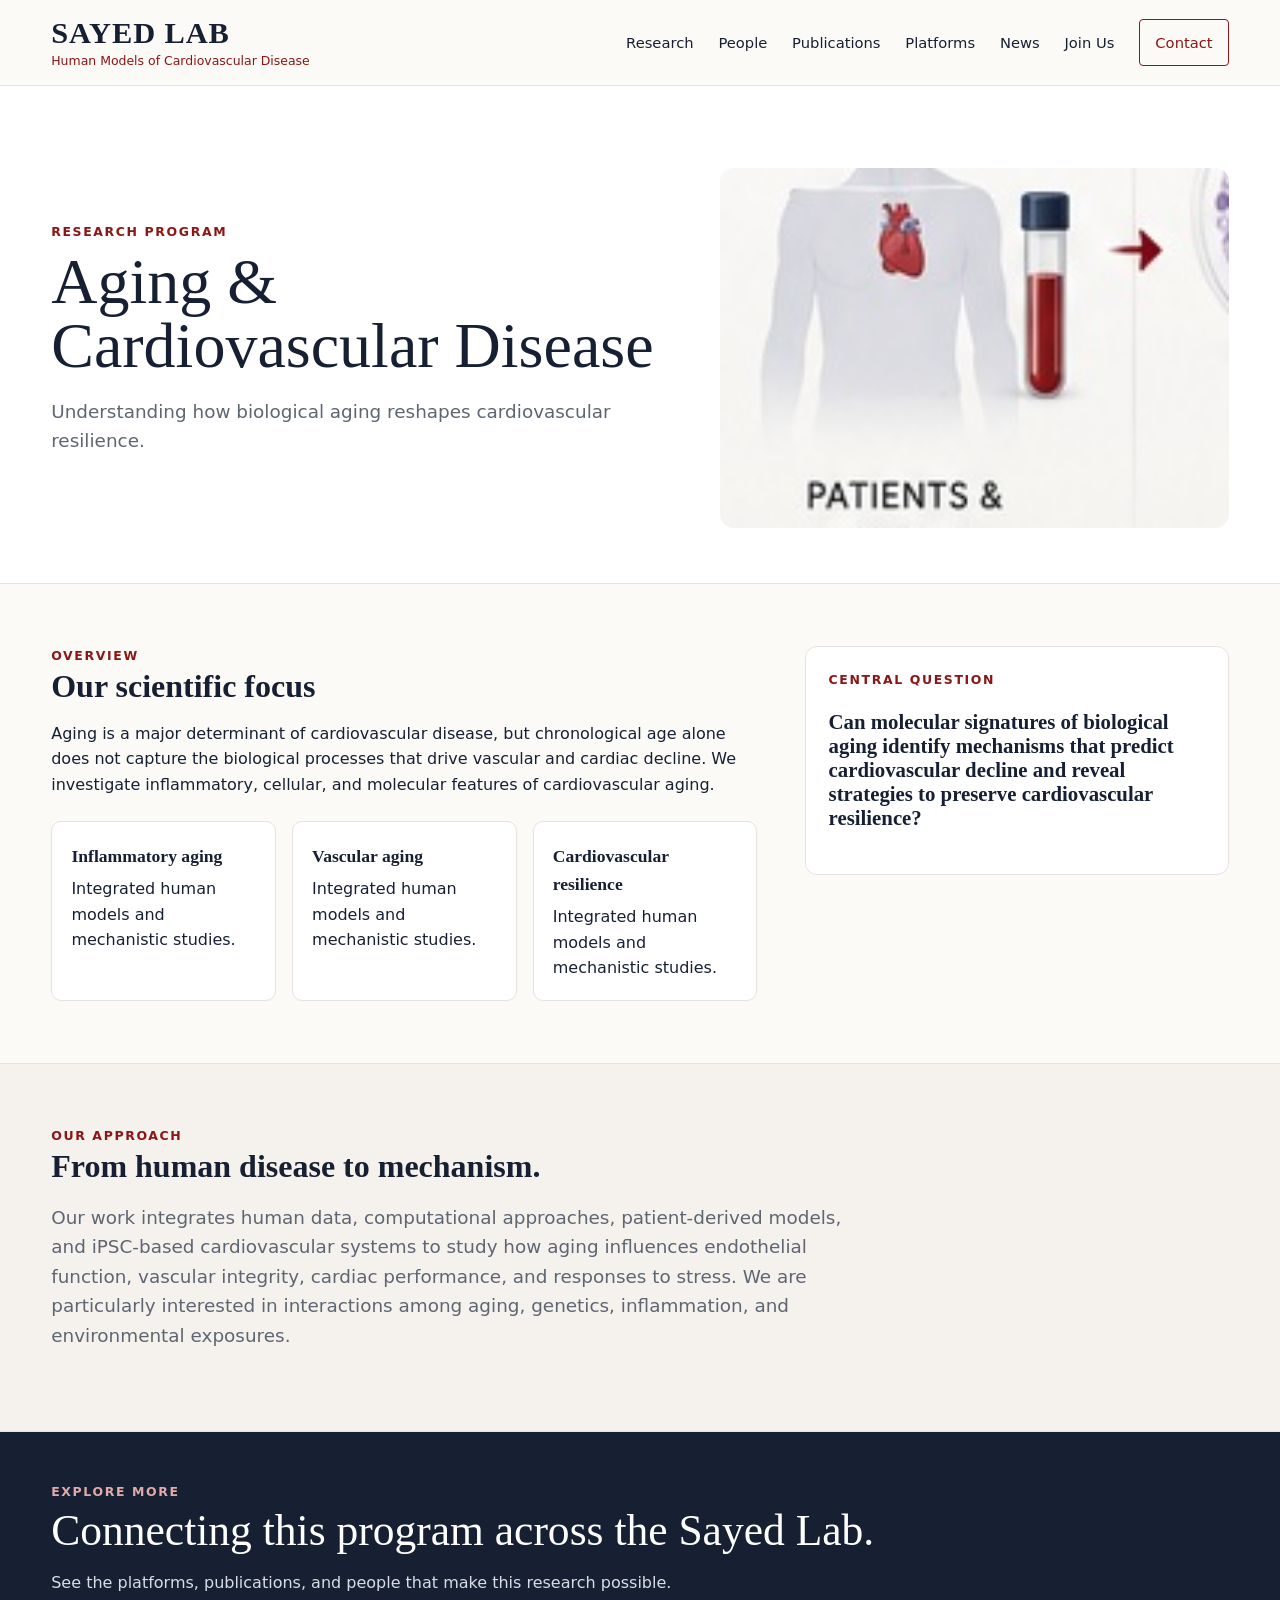
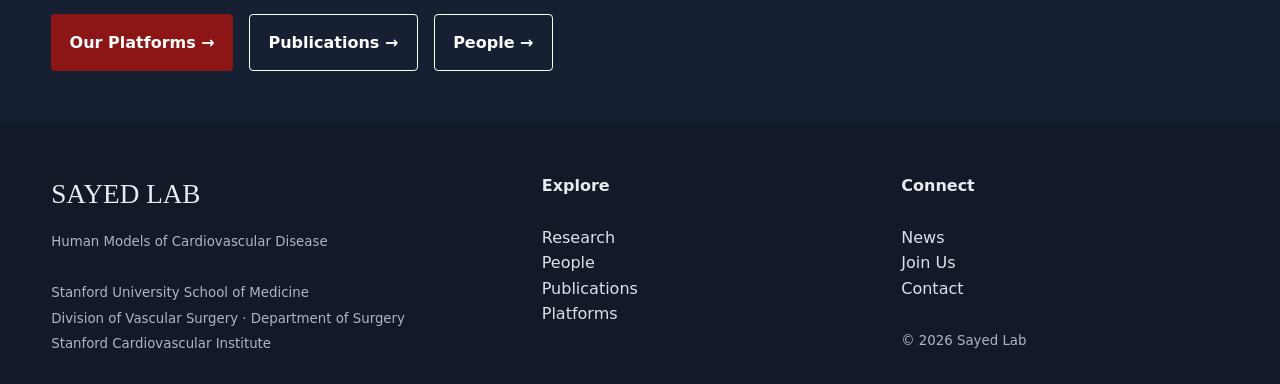
==== aging.html @ 298d96b0 "Add files via upload" ====
<!doctype html><html lang="en"><head><meta charset="utf-8"><meta name="viewport" content="width=device-width,initial-scale=1">
<title>Aging & Cardiovascular Disease | Sayed Lab</title><meta name="description" content="Aging & Cardiovascular Disease research at the Sayed Lab, Stanford University.">
<link rel="stylesheet" href="styles.css"></head><body><header class="header">
  <div class="container nav">
    <a href="index.html" class="brand">
      <strong>SAYED LAB</strong>
      <span>Human Models of Cardiovascular Disease</span>
    </a>
    <nav class="navlinks">
      <a href="research.html">Research</a>
      <a href="people.html">People</a>
      <a href="publications.html">Publications</a>
      <a href="platforms.html">Platforms</a>
      <a href="news.html">News</a>
      <a href="join.html">Join Us</a>
      <a class="contact-btn" href="contact.html">Contact</a>
    </nav>
    <button class="menu-btn" aria-label="Open menu">☰</button>
  </div>
</header>
<main>
<section class="topic-hero"><div class="container wrap"><div><div class="eyebrow">Research Program</div><h1>Aging & Cardiovascular Disease</h1><p class="lead">Understanding how biological aging reshapes cardiovascular resilience.</p></div><img src="assets/research_card_aging.jpg" alt="Aging & Cardiovascular Disease illustration"></div></section>
<section class="topic-section"><div class="container topic-columns"><div><div class="eyebrow">Overview</div><h2>Our scientific focus</h2><p>Aging is a major determinant of cardiovascular disease, but chronological age alone does not capture the biological processes that drive vascular and cardiac decline. We investigate inflammatory, cellular, and molecular features of cardiovascular aging.</p><div class="topic-points"><div class="topic-point"><strong>Inflammatory aging</strong><span>Integrated human models and mechanistic studies.</span></div><div class="topic-point"><strong>Vascular aging</strong><span>Integrated human models and mechanistic studies.</span></div><div class="topic-point"><strong>Cardiovascular resilience</strong><span>Integrated human models and mechanistic studies.</span></div></div></div><aside class="topic-sidebar"><div class="eyebrow">Central Question</div><h3>Can molecular signatures of biological aging identify mechanisms that predict cardiovascular decline and reveal strategies to preserve cardiovascular resilience?</h3></aside></div></section>
<section class="topic-section join"><div class="container"><div class="eyebrow">Our Approach</div><h2>From human disease to mechanism.</h2><p class="lead">Our work integrates human data, computational approaches, patient-derived models, and iPSC-based cardiovascular systems to study how aging influences endothelial function, vascular integrity, cardiac performance, and responses to stress. We are particularly interested in interactions among aging, genetics, inflammation, and environmental exposures.</p></div></section>
<section class="topic-cta"><div class="container"><div class="eyebrow" style="color:#e0aaaa">Explore More</div><h2 class="section-title">Connecting this program across the Sayed Lab.</h2><p>See the platforms, publications, and people that make this research possible.</p><div class="actions"><a class="btn primary" href="platforms.html">Our Platforms →</a><a class="btn secondary" style="color:#fff;border-color:#fff" href="publications.html">Publications →</a><a class="btn secondary" style="color:#fff;border-color:#fff" href="people.html">People →</a></div></div></section>
</main><footer class="footer">
  <div class="container footer-grid">
    <div>
      <div class="serif" style="font-size:1.7rem;margin-bottom:.7rem">SAYED LAB</div>
      <small>Human Models of Cardiovascular Disease</small><br><br>
      <small>Stanford University School of Medicine<br>
      Division of Vascular Surgery · Department of Surgery<br>
      Stanford Cardiovascular Institute</small>
    </div>
    <div>
      <strong>Explore</strong><br><br>
      <a href="research.html">Research</a><br>
      <a href="people.html">People</a><br>
      <a href="publications.html">Publications</a><br>
      <a href="platforms.html">Platforms</a>
    </div>
    <div>
      <strong>Connect</strong><br><br>
      <a href="news.html">News</a><br>
      <a href="join.html">Join Us</a><br>
      <a href="contact.html">Contact</a><br><br>
      <small>© 2026 Sayed Lab</small>
    </div>
  </div>
</footer>
<script src="script.js"></script></body></html>
---- styles.css ----
:root{
  --cardinal:#8C1515;
  --cardinal-dark:#651014;
  --ink:#172033;
  --muted:#5e6672;
  --paper:#fbfaf7;
  --line:#e8e2dc;
  --soft:#f5f1ed;
  --white:#ffffff;
  --shadow:0 12px 30px rgba(23,32,51,.08);
}
*{box-sizing:border-box}
html{scroll-behavior:smooth}
body{
  margin:0;
  font-family:Inter, ui-sans-serif, system-ui, -apple-system, BlinkMacSystemFont, "Segoe UI", sans-serif;
  color:var(--ink);
  background:var(--paper);
  line-height:1.6;
}
img{max-width:100%;display:block}
a{color:inherit;text-decoration:none}
.container{width:min(1180px,92vw);margin:0 auto}
.serif{font-family:Georgia, "Times New Roman", serif}
.eyebrow{
  color:var(--cardinal);font-weight:700;letter-spacing:.13em;
  text-transform:uppercase;font-size:.78rem
}
.header{
  position:sticky;top:0;z-index:50;background:rgba(251,250,247,.94);
  backdrop-filter:blur(12px);border-bottom:1px solid rgba(232,226,220,.9)
}
.nav{display:flex;align-items:center;justify-content:space-between;gap:2rem;padding:18px 0}
.brand{display:flex;flex-direction:column;line-height:1}
.brand strong{font:700 1.9rem/1 Georgia,serif;letter-spacing:.03em}
.brand span{font-size:.78rem;color:var(--cardinal);margin-top:.4rem}
.navlinks{display:flex;gap:1.55rem;align-items:center;font-size:.92rem}
.navlinks a:hover{color:var(--cardinal)}
.contact-btn{border:1px solid var(--cardinal);padding:.65rem .95rem;border-radius:4px;color:var(--cardinal)}
.menu-btn{display:none;border:0;background:none;font-size:1.5rem}
.hero{
  min-height:690px;display:grid;grid-template-columns:1.02fr .98fr;
  border-bottom:1px solid var(--line)
}
.hero-copy{
  padding:78px max(4vw,calc((100vw - 1180px)/2)) 70px max(4vw,calc((100vw - 1180px)/2));
  display:flex;flex-direction:column;justify-content:center;background:linear-gradient(90deg,#fbfaf7 80%,rgba(251,250,247,.78))
}
.hero h1{font:500 clamp(3.2rem,5.6vw,6.2rem)/.99 Georgia,serif;margin:.55rem 0 1.4rem;letter-spacing:-.035em}
.hero p{max-width:660px;font-size:1.06rem;color:#373e49}
.hero-media{
  background:
    linear-gradient(90deg,rgba(251,250,247,.18),rgba(0,0,0,.12)),
    url("assets/hero_science.jpg") center/cover no-repeat;
  min-height:690px;
}
.actions{display:flex;gap:1rem;flex-wrap:wrap;margin-top:1.2rem}
.btn{display:inline-flex;align-items:center;gap:.65rem;padding:.92rem 1.15rem;border-radius:4px;font-weight:650}
.btn.primary{background:var(--cardinal);color:white}
.btn.secondary{border:1px solid var(--cardinal);color:var(--cardinal)}
section{padding:82px 0}
.section-title{font:500 clamp(2.2rem,3.4vw,3.7rem)/1.05 Georgia,serif;margin:.4rem 0 1rem}
.lead{font-size:1.15rem;color:var(--muted);max-width:820px}
.pipeline{
  display:grid;grid-template-columns:repeat(7,1fr);gap:.6rem;margin-top:2.3rem;
  align-items:stretch
}
.pipe-step{
  background:#fff;border:1px solid var(--line);padding:1.15rem;border-radius:14px;
  min-height:150px;box-shadow:0 6px 18px rgba(23,32,51,.04)
}
.pipe-step .num{color:var(--cardinal);font-weight:800;font-size:.78rem;letter-spacing:.08em}
.pipe-step h3{font:600 1.15rem/1.15 Georgia,serif;margin:.8rem 0 .4rem}
.pipe-step p{font-size:.86rem;color:var(--muted);margin:0}
.research-grid{display:grid;grid-template-columns:repeat(5,1fr);gap:1rem;margin-top:2rem}
.research-card{
  background:#fff;border:1px solid var(--line);border-radius:12px;overflow:hidden;
  transition:.25s ease;min-height:330px;display:flex;flex-direction:column
}
.research-card:hover{transform:translateY(-5px);box-shadow:var(--shadow)}
.research-visual{
  height:135px;background:
  radial-gradient(circle at 25% 35%, rgba(140,21,21,.75), transparent 22%),
  radial-gradient(circle at 70% 55%, rgba(40,88,133,.55), transparent 24%),
  linear-gradient(135deg,#1b2433,#51363c)
}
.research-card:nth-child(2) .research-visual{background:linear-gradient(135deg,#183e3a,#96b7a4)}
.research-card:nth-child(3) .research-visual{background:linear-gradient(135deg,#47215e,#bb77c7)}
.research-card:nth-child(4) .research-visual{background:linear-gradient(135deg,#2d3b73,#6fc4d0)}
.research-card:nth-child(5) .research-visual{background:linear-gradient(135deg,#7b5a35,#d3b37b)}
.card-body{padding:1.1rem;display:flex;flex-direction:column;flex:1}
.card-body h3{font:600 1.35rem/1.1 Georgia,serif;margin:0 0 .7rem}
.card-body p{font-size:.9rem;color:var(--muted);margin-top:0}
.card-link{margin-top:auto;color:var(--cardinal);font-weight:700;font-size:.88rem}
.feature{
  background:var(--ink);color:white;padding:0;overflow:hidden
}
.feature .container{display:grid;grid-template-columns:1.05fr .95fr;min-height:520px}
.feature-copy{padding:80px 60px 70px 0;align-self:center}
.feature .eyebrow{color:#d8a5a5}
.feature h2{font:500 clamp(2.5rem,4.2vw,4.8rem)/1.03 Georgia,serif;margin:.5rem 0 1.4rem}
.feature p{color:#d8dde5;font-size:1.08rem}
.feature-art{
  background:
    radial-gradient(circle at 45% 45%,rgba(140,21,21,.9),transparent 18%),
    radial-gradient(circle at 60% 55%,rgba(79,144,157,.7),transparent 22%),
    radial-gradient(circle at 30% 65%,rgba(173,112,178,.6),transparent 17%),
    linear-gradient(135deg,#0d1421,#1c2a39);
}
.toolkit-grid{display:grid;grid-template-columns:repeat(4,1fr);gap:1rem;margin-top:2rem}
.tool{background:white;border:1px solid var(--line);border-radius:10px;padding:1.3rem}
.tool h3{font:600 1.2rem Georgia,serif;margin:.1rem 0 .5rem}
.pub-grid,.news-grid,.people-grid{display:grid;grid-template-columns:repeat(3,1fr);gap:1.15rem;margin-top:2rem}
.pub,.news,.person{
  background:#fff;border:1px solid var(--line);border-radius:12px;padding:1.35rem;
}
.pub .journal,.news .tag{color:var(--cardinal);text-transform:uppercase;letter-spacing:.08em;font-size:.75rem;font-weight:800}
.pub h3,.news h3,.person h3{font:600 1.32rem/1.2 Georgia,serif}
.pub p,.news p,.person p{color:var(--muted);font-size:.92rem}
.person-photo{
  height:220px;border-radius:9px;background:linear-gradient(135deg,#ebe4dd,#d8d0c8);
  display:flex;align-items:center;justify-content:center;font:700 3rem Georgia,serif;color:#8c7f75;
  margin-bottom:1rem
}
.join{background:var(--soft);border-top:1px solid var(--line);border-bottom:1px solid var(--line)}
.footer{background:#121927;color:#e8ebef;padding:52px 0 28px}
.footer-grid{display:grid;grid-template-columns:1.4fr 1fr 1fr;gap:2rem}
.footer small{color:#aeb6c2}
.footer a{color:#dce2ea}
.page-hero{padding:88px 0 48px;border-bottom:1px solid var(--line)}
.page-hero h1{font:500 clamp(3rem,5vw,5.4rem)/1 Georgia,serif;margin:.4rem 0 1rem}
.content-grid{display:grid;grid-template-columns:1fr 1fr;gap:2rem}
.content-card{background:#fff;border:1px solid var(--line);border-radius:12px;padding:1.4rem}
.content-card h2,.content-card h3{font-family:Georgia,serif}
.timeline{border-left:2px solid var(--line);padding-left:1.5rem}
.timeline-item{margin-bottom:2.1rem}
.timeline-item .date{color:var(--cardinal);font-weight:800;font-size:.82rem;letter-spacing:.07em}
.list-clean{padding-left:1.2rem}
.badge{display:inline-block;padding:.3rem .55rem;border-radius:999px;background:#f3e7e7;color:var(--cardinal);font-size:.76rem;font-weight:700;margin:.15rem .3rem .15rem 0}
@media(max-width:1000px){
  .navlinks{display:none}
  .menu-btn{display:block}
  .hero{grid-template-columns:1fr}
  .hero-media{min-height:380px}
  .pipeline{grid-template-columns:repeat(2,1fr)}
  .research-grid{grid-template-columns:repeat(2,1fr)}
  .feature .container{grid-template-columns:1fr}
  .feature-copy{padding:60px 0}
  .feature-art{min-height:300px}
  .toolkit-grid,.pub-grid,.news-grid,.people-grid{grid-template-columns:repeat(2,1fr)}
}
@media(max-width:650px){
  .hero-copy{padding:55px 5vw}
  .hero h1{font-size:3rem}
  .pipeline,.research-grid,.toolkit-grid,.pub-grid,.news-grid,.people-grid,.content-grid,.footer-grid{grid-template-columns:1fr}
  section{padding:58px 0}
}


.research-program-grid{
  display:grid;grid-template-columns:repeat(3,1fr);gap:1.25rem;margin-top:2.2rem
}
.program-card{
  background:#fff;border:1px solid var(--line);border-radius:14px;overflow:hidden;
  box-shadow:0 7px 22px rgba(23,32,51,.045);transition:.25s ease
}
.program-card:hover{transform:translateY(-5px);box-shadow:var(--shadow)}
.program-card img{width:100%;height:205px;object-fit:cover;background:#f4efeb}
.program-copy{padding:1.35rem}
.program-copy h2{font:600 1.48rem/1.13 Georgia,serif;margin:.1rem 0 .75rem;color:var(--cardinal-dark)}
.program-copy p{color:var(--muted);font-size:.94rem;margin:.25rem 0 1rem}
.program-copy .question{font-size:.86rem;color:#333b47;border-top:1px solid var(--line);padding-top:.9rem}
.program-copy a{color:var(--cardinal);font-weight:750;font-size:.88rem}
.aging-feature{
  display:grid;grid-template-columns:.85fr 1.15fr;background:#fff;border:1px solid var(--line);
  border-radius:14px;overflow:hidden;margin-top:1.25rem
}
.aging-feature img{width:100%;height:100%;min-height:280px;object-fit:cover}
.aging-feature .program-copy{padding:2rem}
.research-hero{
  background:linear-gradient(100deg,#111927 0%,#111927 43%,#243746 100%);
  color:#fff;padding:88px 0 68px
}
.research-hero .lead{color:#e1e6ec}
.approach-strip{
  background:#fff;border:1px solid var(--line);border-radius:14px;padding:1.5rem;
  display:grid;grid-template-columns:1.1fr 1.9fr;gap:2rem;align-items:center
}
.approach-flow{display:grid;grid-template-columns:repeat(5,1fr);gap:.6rem;text-align:center}
.approach-node{font-size:.83rem;color:var(--muted)}
.approach-icon{
  width:58px;height:58px;margin:0 auto .55rem;border:1px solid #d9b4b4;border-radius:50%;
  display:grid;place-items:center;color:var(--cardinal);font:700 1rem Georgia,serif
}
@media(max-width:900px){
  .research-program-grid{grid-template-columns:repeat(2,1fr)}
  .aging-feature,.approach-strip{grid-template-columns:1fr}
}
@media(max-width:650px){
  .research-program-grid,.approach-flow{grid-template-columns:1fr}
  .program-card img{height:220px}
}


/* --- Approved Research Page Design --- */
.approved-research-hero{
  min-height:625px;
  display:grid;
  grid-template-columns:1.05fr .95fr;
  border-bottom:1px solid var(--line);
  overflow:hidden;
  background:var(--paper);
}
.approved-research-hero .hero-left{
  padding:75px max(4vw,calc((100vw - 1180px)/2)) 70px max(4vw,calc((100vw - 1180px)/2));
  display:flex;
  flex-direction:column;
  justify-content:center;
  position:relative;
  z-index:2;
  background:linear-gradient(90deg,#fbfaf7 82%,rgba(251,250,247,.80));
}
.approved-research-hero h1{
  font:500 clamp(3.2rem,5.5vw,5.9rem)/1 Georgia,serif;
  margin:.6rem 0 1.3rem;
  letter-spacing:-.035em;
}
.approved-research-hero .hero-left p{
  max-width:620px;
  color:#343b47;
  font-size:1.05rem;
}
.approved-research-hero .hero-right{
  background:
    linear-gradient(90deg,rgba(251,250,247,.10),rgba(0,0,0,.08)),
    url("assets/research_hero.jpg") center/cover no-repeat;
  position:relative;
  min-height:625px;
}
.hero-callouts{
  position:absolute;
  right:4.5%;
  top:7%;
  display:flex;
  flex-direction:column;
  gap:22px;
  width:min(220px,40%);
}
.callout{
  display:grid;
  grid-template-columns:78px 1fr;
  gap:10px;
  align-items:center;
  color:#fff;
  text-shadow:0 1px 4px rgba(0,0,0,.35);
  font-size:.84rem;
}
.callout-circle{
  width:78px;height:78px;border-radius:50%;
  border:1px solid rgba(255,255,255,.85);
  background:rgba(12,21,33,.65);
  box-shadow:0 6px 18px rgba(0,0,0,.18);
  display:grid;place-items:center;
  overflow:hidden;
}
.callout-circle img{width:100%;height:100%;object-fit:cover}
.approved-pipeline{
  background:#fff;
  border-bottom:1px solid var(--line);
  padding:35px 0 30px;
}
.approved-pipeline h3{
  text-align:center;
  color:var(--cardinal);
  letter-spacing:.12em;
  text-transform:uppercase;
  font-size:.95rem;
  margin:0 0 1.4rem;
}
.approved-pipeline-grid{
  display:grid;
  grid-template-columns:repeat(7,1fr);
  gap:.3rem;
  align-items:start;
}
.pipeline-item{
  text-align:center;
  position:relative;
  padding:0 .3rem;
}
.pipeline-item:not(:last-child)::after{
  content:"→";
  position:absolute;
  right:-.16rem;
  top:40px;
  color:var(--cardinal);
  font-size:1.4rem;
  font-weight:700;
}
.pipeline-icon{
  width:92px;height:92px;
  border-radius:50%;
  margin:0 auto .7rem;
  border:1px solid var(--line);
  background:#faf7f3;
  display:grid;
  place-items:center;
  overflow:hidden;
}
.pipeline-icon img{width:100%;height:100%;object-fit:cover}
.pipeline-label{
  font-size:.79rem;
  line-height:1.25;
  font-weight:600;
}
.approved-research-section{
  padding:46px 0 70px;
  background:var(--paper);
}
.approved-research-grid{
  display:grid;
  grid-template-columns:repeat(3,1fr);
  gap:1.2rem;
  margin-top:1.5rem;
}
.approved-research-card{
  background:#fff;
  border:1px solid var(--line);
  border-radius:12px;
  overflow:hidden;
  min-height:100%;
  display:flex;
  flex-direction:column;
  box-shadow:0 8px 22px rgba(23,32,51,.04);
  transition:.25s ease;
}
.approved-research-card:hover{
  transform:translateY(-4px);
  box-shadow:var(--shadow);
}
.approved-research-card img{
  width:100%;
  height:220px;
  object-fit:cover;
  background:#f3efea;
}
.approved-research-card .body{
  padding:1.15rem 1.15rem 1.25rem;
  display:flex;
  flex-direction:column;
  flex:1;
}
.approved-research-card h3{
  font:600 1.45rem/1.08 Georgia,serif;
  color:var(--ink);
  margin:0 0 .7rem;
}
.approved-research-card p{
  color:var(--muted);
  font-size:.92rem;
  margin:0 0 1rem;
}
.approved-research-card a{
  margin-top:auto;
  color:var(--cardinal);
  font-weight:750;
  font-size:.88rem;
}
.approved-research-card.feature-aging{
  grid-column:span 3;
  display:grid;
  grid-template-columns:.8fr 1.2fr;
}
.approved-research-card.feature-aging img{
  height:100%;
  min-height:300px;
}
.approved-research-card.feature-aging .body{
  padding:1.7rem;
}
.approved-human-centered{
  padding:0 0 70px;
  background:var(--paper);
}
.human-card{
  background:#fff;
  border:1px solid var(--line);
  border-radius:12px;
  padding:1.35rem 1.5rem;
  display:grid;
  grid-template-columns:1.1fr 2fr;
  gap:1.4rem;
  align-items:center;
}
.human-card h3{
  font:600 1.3rem Georgia,serif;
  margin:.2rem 0 .5rem;
}
.human-card p{
  color:var(--muted);
  margin:.2rem 0;
}
.human-flow{
  display:grid;
  grid-template-columns:repeat(5,1fr);
  gap:.6rem;
}
.human-node{
  text-align:center;
  font-size:.77rem;
  color:var(--muted);
  position:relative;
}
.human-node:not(:last-child)::after{
  content:"→";
  position:absolute;
  top:23px;
  right:-.42rem;
  color:var(--cardinal);
  font-weight:700;
  font-size:1.05rem;
}
.human-node .circle{
  width:58px;height:58px;border-radius:50%;
  margin:0 auto .4rem;
  border:1px solid #d9b8b8;
  display:grid;place-items:center;
  color:var(--cardinal);
  font-weight:800;
  font-family:Georgia,serif;
}
@media(max-width:1000px){
  .approved-research-hero{grid-template-columns:1fr}
  .approved-research-hero .hero-right{min-height:380px}
  .approved-pipeline-grid{grid-template-columns:repeat(2,1fr);gap:1rem}
  .pipeline-item::after{display:none}
  .approved-research-grid{grid-template-columns:repeat(2,1fr)}
  .approved-research-card.feature-aging{grid-column:span 2}
  .human-card{grid-template-columns:1fr}
}
@media(max-width:650px){
  .approved-research-hero .hero-left{padding:52px 5vw}
  .approved-research-grid{grid-template-columns:1fr}
  .approved-research-card.feature-aging{grid-column:span 1;grid-template-columns:1fr}
  .approved-pipeline-grid{grid-template-columns:1fr}
  .human-flow{grid-template-columns:1fr}
  .human-node::after{display:none}
}


/* --- Approved Homepage Design --- */
.home-approved-hero{
  display:grid;
  grid-template-columns:1.02fr .98fr;
  min-height:635px;
  padding:0;
  border-bottom:1px solid var(--line);
  overflow:hidden;
}
.home-approved-hero .copy{
  padding:70px max(4vw,calc((100vw - 1180px)/2)) 60px max(4vw,calc((100vw - 1180px)/2));
  display:flex;flex-direction:column;justify-content:center;
  background:linear-gradient(90deg,#fbfaf7 83%,rgba(251,250,247,.8));
}
.home-approved-hero h1{
  font:500 clamp(3.15rem,5.55vw,6rem)/1 Georgia,serif;
  letter-spacing:-.035em;
  margin:.5rem 0 1.2rem;
}
.home-approved-hero .copy p{
  max-width:650px;
  font-size:1.05rem;
  color:#353c47;
}
.home-approved-hero .media{
  min-height:635px;
  background:
    linear-gradient(90deg,rgba(251,250,247,.08),rgba(0,0,0,.08)),
    url("assets/home_hero.jpg") center/cover no-repeat;
  position:relative;
}
.home-callouts{
  position:absolute;right:4%;top:5.5%;
  display:flex;flex-direction:column;gap:20px;width:min(215px,42%);
}
.home-callout{
  display:grid;grid-template-columns:74px 1fr;gap:9px;align-items:center;
  color:#fff;font-size:.83rem;text-shadow:0 1px 4px rgba(0,0,0,.4)
}
.home-callout .circle{
  width:74px;height:74px;border-radius:50%;overflow:hidden;
  border:1px solid rgba(255,255,255,.9);background:#122033
}
.home-callout img{width:100%;height:100%;object-fit:cover}
.home-pipeline{
  background:#fff;padding:30px 0 32px;border-bottom:1px solid var(--line)
}
.home-pipeline-title{
  text-align:center;color:var(--cardinal);font-weight:750;letter-spacing:.13em;
  text-transform:uppercase;font-size:.92rem;margin-bottom:1.15rem
}
.home-pipeline-grid{
  display:grid;grid-template-columns:repeat(7,1fr);gap:.3rem;align-items:start
}
.home-pipe{
  text-align:center;position:relative;padding:0 .2rem
}
.home-pipe:not(:last-child)::after{
  content:"→";position:absolute;right:-.14rem;top:48px;
  color:var(--cardinal);font-size:1.35rem;font-weight:700
}
.home-pipe .icon{
  width:100px;height:100px;margin:0 auto .55rem;border-radius:8px;
  overflow:hidden;background:#faf7f3
}
.home-pipe img{width:100%;height:100%;object-fit:contain}
.home-pipe .label{font-size:.78rem;font-weight:600;line-height:1.25}
.home-research{
  padding:42px 0 72px;background:var(--paper)
}
.home-research-grid{
  display:grid;grid-template-columns:repeat(5,1fr);gap:1rem;margin-top:1.15rem
}
.home-research-card{
  background:#fff;border:1px solid var(--line);border-radius:10px;overflow:hidden;
  box-shadow:0 7px 18px rgba(23,32,51,.04);display:flex;flex-direction:column
}
.home-research-card img{width:100%;height:180px;object-fit:cover}
.home-research-card .body{padding:1rem;display:flex;flex-direction:column;flex:1}
.home-research-card h3{font:600 1.24rem/1.1 Georgia,serif;margin:0 0 .65rem}
.home-research-card p{font-size:.87rem;color:var(--muted);margin:0 0 .9rem}
.home-research-card a{margin-top:auto;color:var(--cardinal);font-weight:750;font-size:.84rem}
@media(max-width:1000px){
  .home-approved-hero{grid-template-columns:1fr}
  .home-approved-hero .media{min-height:380px}
  .home-pipeline-grid{grid-template-columns:repeat(2,1fr);gap:1rem}
  .home-pipe::after{display:none}
  .home-research-grid{grid-template-columns:repeat(2,1fr)}
}
@media(max-width:650px){
  .home-approved-hero .copy{padding:50px 5vw}
  .home-pipeline-grid,.home-research-grid{grid-template-columns:1fr}
}


/* --- Research detail pages --- */
.topic-hero{padding:82px 0 55px;background:#fff;border-bottom:1px solid var(--line)}
.topic-hero .wrap{display:grid;grid-template-columns:1.1fr .9fr;gap:3rem;align-items:center}
.topic-hero h1{font:500 clamp(3rem,5vw,5.3rem)/1 Georgia,serif;margin:.5rem 0 1rem}
.topic-hero img{width:100%;height:360px;object-fit:cover;border-radius:14px}
.topic-section{padding:62px 0}
.topic-columns{display:grid;grid-template-columns:1.25fr .75fr;gap:3rem}
.topic-section h2{font:600 2rem/1.1 Georgia,serif;margin:.2rem 0 1rem}
.topic-section h3{font:600 1.3rem Georgia,serif}
.topic-sidebar{background:#fff;border:1px solid var(--line);border-radius:12px;padding:1.4rem;height:max-content}
.topic-points{display:grid;grid-template-columns:repeat(3,1fr);gap:1rem;margin-top:1.5rem}
.topic-point{background:#fff;border:1px solid var(--line);border-radius:10px;padding:1.2rem}
.topic-point strong{display:block;font-family:Georgia,serif;font-size:1.1rem;margin-bottom:.4rem}
.topic-cta{background:var(--ink);color:#fff;padding:50px 0}
.topic-cta p{color:#d8dde5}
@media(max-width:850px){.topic-hero .wrap,.topic-columns{grid-template-columns:1fr}.topic-points{grid-template-columns:1fr}}


/* --- People Page --- */
.people-hero{
  padding:82px 0 58px;
  background:linear-gradient(180deg,#fff 0%,#fbfaf7 100%);
  border-bottom:1px solid var(--line);
}
.people-hero h1{
  font:500 clamp(3rem,5vw,5.4rem)/1 Georgia,serif;
  margin:.45rem 0 1rem;
  letter-spacing:-.03em;
}
.pi-feature{
  display:grid;
  grid-template-columns:.85fr 1.15fr;
  gap:2.5rem;
  align-items:stretch;
  margin-bottom:3.2rem;
}
.pi-photo{
  min-height:430px;
  border-radius:16px;
  background:
    linear-gradient(135deg,rgba(140,21,21,.08),rgba(23,32,51,.08)),
    #eee7e1;
  border:1px solid var(--line);
  display:flex;
  align-items:center;
  justify-content:center;
  font:700 6rem Georgia,serif;
  color:#9c8f85;
  overflow:hidden;
}
.pi-copy{
  background:#fff;
  border:1px solid var(--line);
  border-radius:16px;
  padding:2rem;
}
.pi-copy h2{
  font:600 2.5rem/1.05 Georgia,serif;
  margin:.25rem 0 .5rem;
}
.pi-copy .role{
  color:var(--cardinal);
  font-weight:750;
  margin-bottom:1.25rem;
}
.pi-copy p{color:var(--muted)}
.people-grid{
  display:grid;
  grid-template-columns:repeat(3,1fr);
  gap:1.25rem;
}
.person-card{
  background:#fff;
  border:1px solid var(--line);
  border-radius:14px;
  overflow:hidden;
  box-shadow:0 8px 22px rgba(23,32,51,.045);
  transition:.25s ease;
}
.person-card:hover{
  transform:translateY(-4px);
  box-shadow:var(--shadow);
}
.person-headshot{
  height:260px;
  background:
    radial-gradient(circle at 50% 32%,rgba(140,21,21,.11),transparent 24%),
    linear-gradient(135deg,#eee8e2,#dcd3cb);
  display:flex;
  align-items:center;
  justify-content:center;
  font:700 3.6rem Georgia,serif;
  color:#988a80;
}
.person-card .body{padding:1.2rem}
.person-card h3{
  font:600 1.5rem/1.1 Georgia,serif;
  margin:.1rem 0 .4rem;
}
.person-card .title{
  color:var(--cardinal);
  font-weight:750;
  font-size:.92rem;
  margin-bottom:.7rem;
}
.person-card p{
  color:var(--muted);
  font-size:.91rem;
  margin:0;
}
.people-note{
  margin-top:3rem;
  background:var(--soft);
  border:1px solid var(--line);
  border-radius:14px;
  padding:1.5rem;
}
@media(max-width:950px){
  .pi-feature{grid-template-columns:1fr}
  .people-grid{grid-template-columns:repeat(2,1fr)}
}
@media(max-width:650px){
  .people-grid{grid-template-columns:1fr}
  .pi-photo{min-height:320px}
}

/* --- Publications by Year Page --- */
.publications-hero{padding:82px 0 55px;background:linear-gradient(180deg,#fff,#fbfaf7);border-bottom:1px solid var(--line)}
.publications-hero h1{font:500 clamp(3rem,5vw,5.4rem)/1 Georgia,serif;margin:.45rem 0 1rem;letter-spacing:-.03em}
.pub-year-nav{position:sticky;top:75px;z-index:20;background:rgba(251,250,247,.96);backdrop-filter:blur(10px);border-bottom:1px solid var(--line)}
.pub-year-nav .container{display:flex;gap:.55rem;flex-wrap:wrap;padding-top:.75rem;padding-bottom:.75rem}
.pub-year-nav a{padding:.42rem .7rem;border:1px solid var(--line);border-radius:999px;font-size:.83rem;background:#fff}
.pub-year-section{padding:52px 0 12px}
.pub-year-heading{display:flex;align-items:baseline;gap:1rem;border-bottom:2px solid var(--ink);padding-bottom:.65rem;margin-bottom:1rem}
.pub-year-heading h2{font:600 2.4rem Georgia,serif;margin:0}.pub-count{color:var(--muted);font-size:.88rem}
.pub-entry{display:grid;grid-template-columns:42px 1fr;gap:.7rem;padding:1rem 0;border-bottom:1px solid var(--line)}
.pub-num{color:var(--cardinal);font-weight:800;font-size:.85rem;padding-top:.15rem}.pub-entry p{margin:0;color:#343b47;font-size:.94rem}
.pre2019{background:var(--soft);margin-top:45px;padding:52px 0}

.pubmed-link{display:inline-block;margin-left:.55rem;color:var(--cardinal);font-weight:750;font-size:.82rem;white-space:nowrap}
.pubmed-link:hover{text-decoration:underline}

/* --- CV-only publications page --- */
.cvpub-hero{padding:82px 0 55px;background:linear-gradient(180deg,#fff,#fbfaf7);border-bottom:1px solid var(--line)}
.cvpub-hero h1{font:500 clamp(3rem,5vw,5.2rem)/1 Georgia,serif;margin:.45rem 0 1rem}
.cvpub-nav{position:sticky;top:75px;z-index:20;background:rgba(251,250,247,.96);border-bottom:1px solid var(--line)}
.cvpub-nav .container{display:flex;gap:.5rem;flex-wrap:wrap;padding:.75rem 0}
.cvpub-nav a{padding:.4rem .7rem;border:1px solid var(--line);border-radius:999px;background:#fff;font-size:.83rem}
.cvpub-section{padding:50px 0 10px}
.cvpub-section.alt{background:var(--soft)}
.cvpub-year{font:600 2.3rem Georgia,serif;border-bottom:2px solid var(--ink);padding-bottom:.6rem;margin:0 0 .8rem}
.cvpub-entry{display:grid;grid-template-columns:42px 1fr;gap:.8rem;padding:1rem 0;border-bottom:1px solid var(--line)}
.cvpub-num{color:var(--cardinal);font-weight:800;font-size:.84rem}
.cvpub-entry p{margin:0;color:#343b47;font-size:.94rem}

/* --- Publications parsed by CV year --- */
.cvyear-hero{padding:82px 0 55px;background:linear-gradient(180deg,#fff,#fbfaf7);border-bottom:1px solid var(--line)}
.cvyear-hero h1{font:500 clamp(3rem,5vw,5.2rem)/1 Georgia,serif;margin:.45rem 0 1rem}
.cvyear-nav{position:sticky;top:75px;z-index:20;background:rgba(251,250,247,.96);border-bottom:1px solid var(--line)}
.cvyear-nav .container{display:flex;gap:.5rem;flex-wrap:wrap;padding:.75rem 0}
.cvyear-nav a{padding:.4rem .7rem;border:1px solid var(--line);border-radius:999px;background:#fff;font-size:.83rem}
.cvyear-section{padding:50px 0 8px}
.cvyear-section.alt{background:var(--soft)}
.cvyear-heading{font:600 2.3rem Georgia,serif;border-bottom:2px solid var(--ink);padding-bottom:.6rem;margin:0 0 .8rem}
.cvyear-entry{display:grid;grid-template-columns:42px 1fr;gap:.8rem;padding:1rem 0;border-bottom:1px solid var(--line)}
.cvyear-num{color:var(--cardinal);font-weight:800;font-size:.84rem}
.cvyear-entry p{margin:0;color:#343b47;font-size:.94rem}

/* --- CV-year full citation publications --- */
.cvpub2-hero{padding:82px 0 55px;background:linear-gradient(180deg,#fff,#fbfaf7);border-bottom:1px solid var(--line)}
.cvpub2-hero h1{font:500 clamp(3rem,5vw,5.2rem)/1 Georgia,serif;margin:.45rem 0 1rem}
.cvpub2-nav{position:sticky;top:75px;z-index:20;background:rgba(251,250,247,.96);border-bottom:1px solid var(--line)}
.cvpub2-nav .container{display:flex;gap:.5rem;flex-wrap:wrap;padding:.75rem 0}
.cvpub2-nav a{padding:.4rem .7rem;border:1px solid var(--line);border-radius:999px;background:#fff;font-size:.83rem}
.cvpub2-section{padding:50px 0 10px}
.cvpub2-section.pre{background:var(--soft);margin-top:35px}
.cvpub2-year{display:flex;align-items:baseline;gap:.9rem;border-bottom:2px solid var(--ink);padding-bottom:.6rem;margin:0 0 .8rem}
.cvpub2-year h2{font:600 2.35rem Georgia,serif;margin:0}
.cvpub2-year span{color:var(--muted);font-size:.85rem}
.cvpub2-entry{display:grid;grid-template-columns:42px 1fr;gap:.8rem;padding:1rem 0;border-bottom:1px solid var(--line)}
.cvpub2-num{color:var(--cardinal);font-weight:800;font-size:.84rem}
.cvpub2-entry p{margin:0;color:#343b47;font-size:.95rem;line-height:1.6}

/* Publications: no counts or numbering */
.cvpub2-entry{display:block;padding:1rem 0;border-bottom:1px solid var(--line)}
.cvpub2-year{display:block}

/* PubMed citation links */
.cvpub2-entry .pubmed-button{
  display:inline-block;
  margin-left:.55rem;
  padding:.18rem .48rem;
  border:1px solid #d9b8b8;
  border-radius:999px;
  color:var(--cardinal);
  font-weight:750;
  font-size:.76rem;
  white-space:nowrap;
  vertical-align:baseline;
}
.cvpub2-entry .pubmed-button:hover{background:#f7eded;border-color:var(--cardinal)}
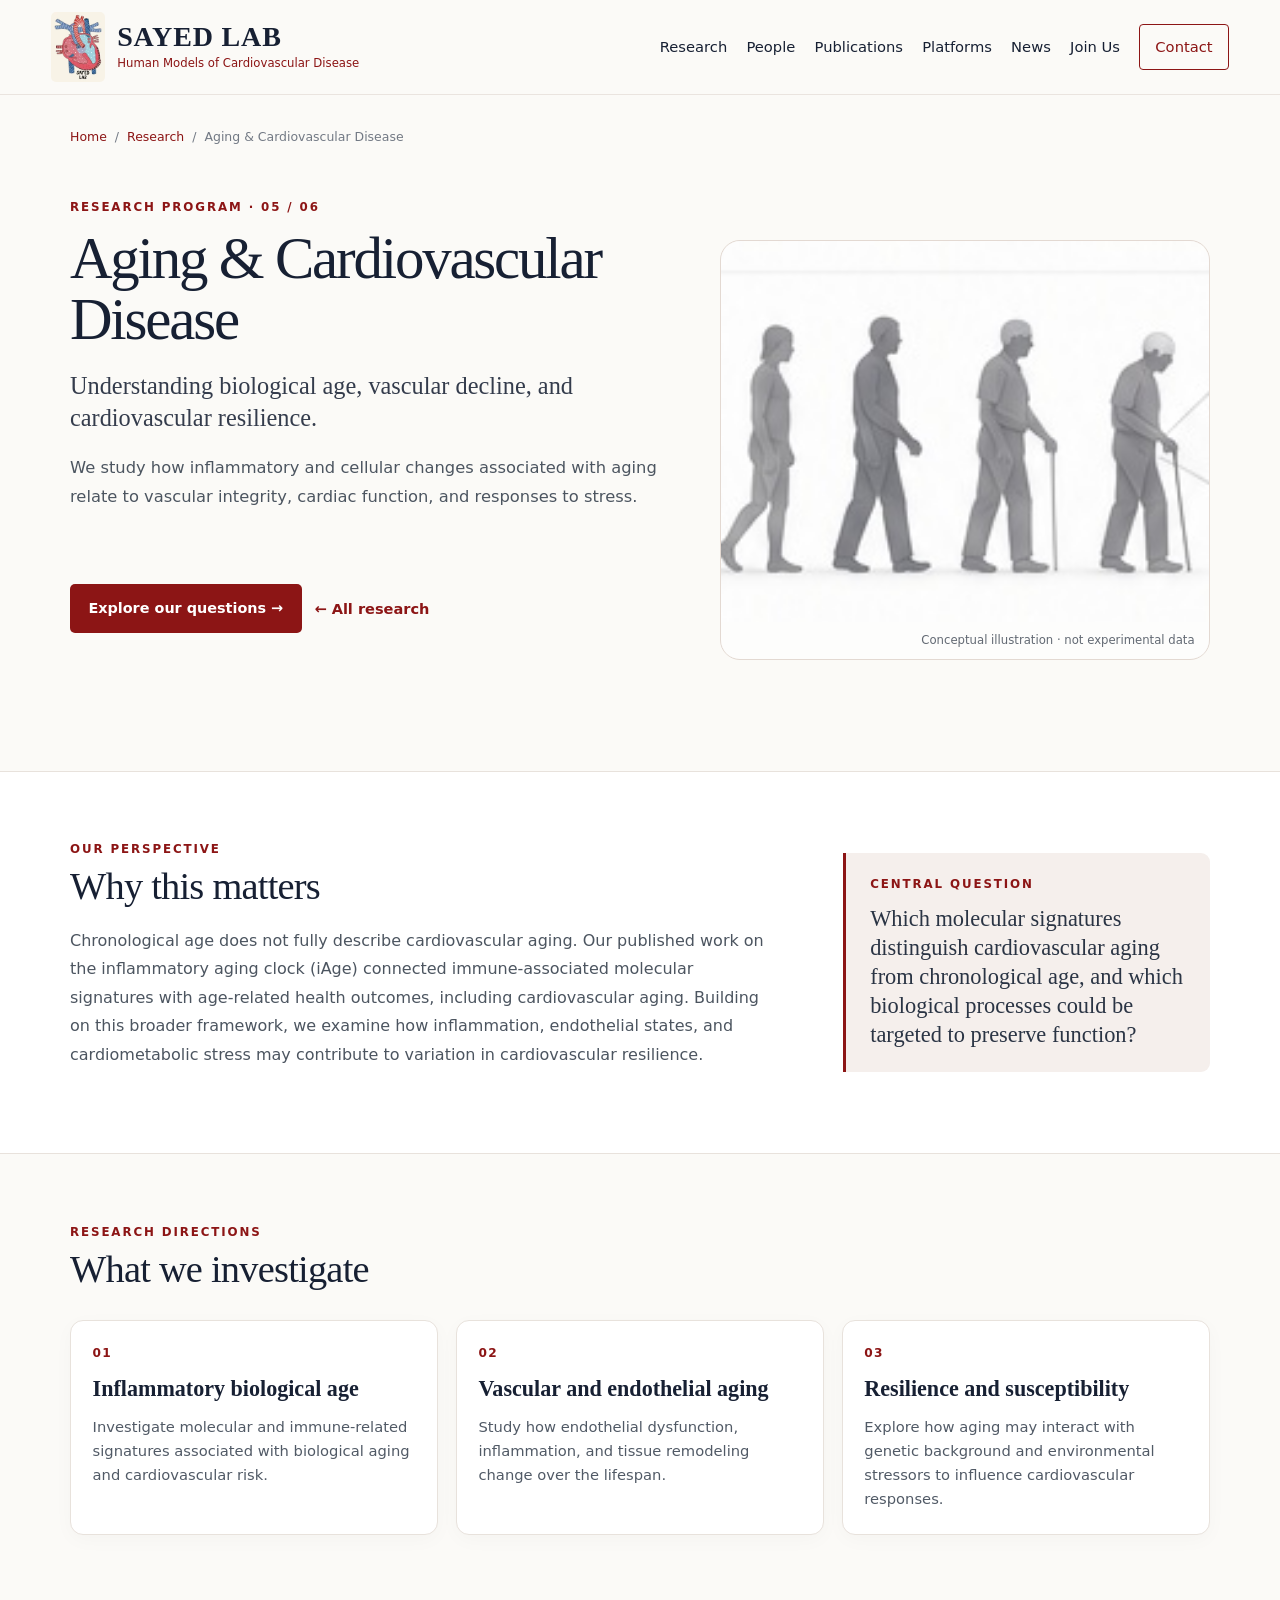
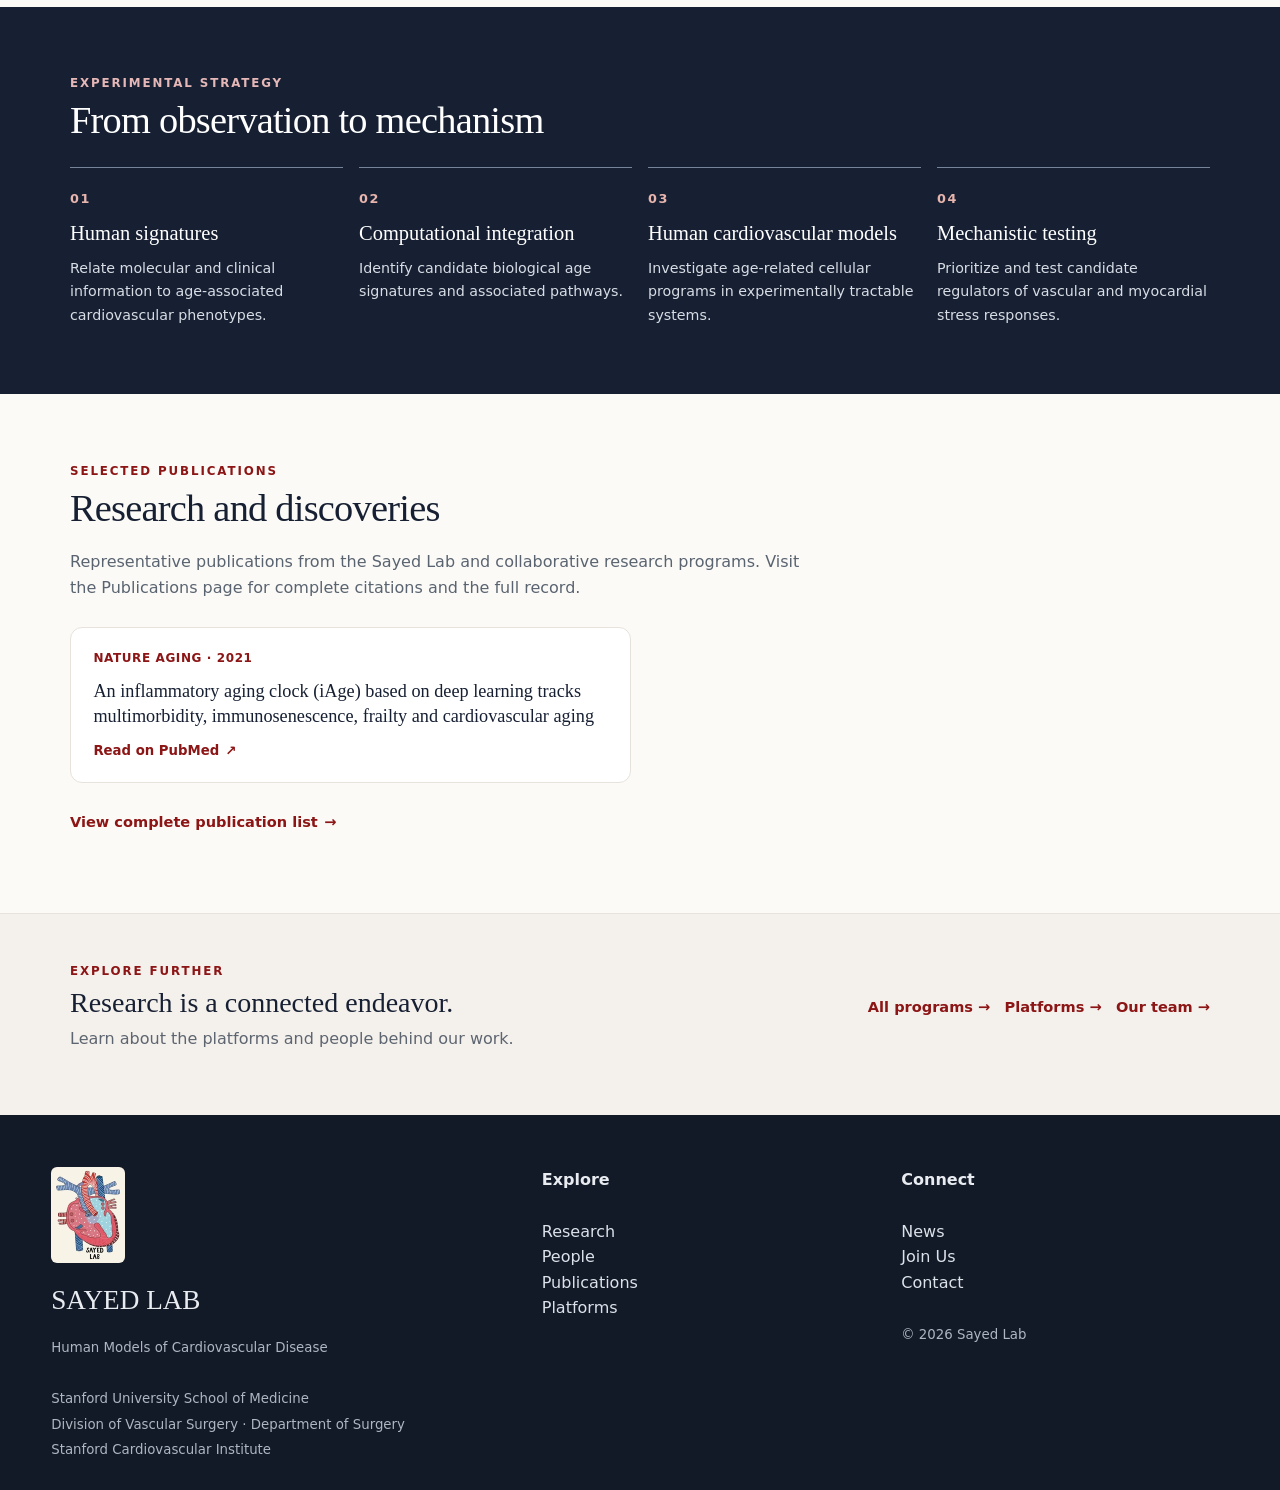
==== commit 4a6ebec6: "Expand Aging & Cardiovascular Disease research page" ====
--- a/aging.html
+++ b/aging.html
@@ -1,6 +1,7 @@
 <!doctype html><html lang="en"><head><meta charset="utf-8"><meta name="viewport" content="width=device-width,initial-scale=1">
-<title>Aging & Cardiovascular Disease | Sayed Lab</title><meta name="description" content="Aging & Cardiovascular Disease research at the Sayed Lab, Stanford University.">
-<link rel="stylesheet" href="styles.css"></head><body><header class="header">
+<title>Aging &amp; Cardiovascular Disease | Sayed Lab</title><meta name="description" content="Aging & Cardiovascular Disease research at the Sayed Lab, Stanford University.">
+<link rel="stylesheet" href="styles.css">
+<link rel="stylesheet" href="program-pages.css"></head><body><header class="header">
   <div class="container nav">
     <a href="index.html" class="brand">
       <strong>SAYED LAB</strong>
@@ -18,11 +19,21 @@
     <button class="menu-btn" aria-label="Open menu">☰</button>
   </div>
 </header>
-<main>
-<section class="topic-hero"><div class="container wrap"><div><div class="eyebrow">Research Program</div><h1>Aging & Cardiovascular Disease</h1><p class="lead">Understanding how biological aging reshapes cardiovascular resilience.</p></div><img src="assets/research_card_aging.jpg" alt="Aging & Cardiovascular Disease illustration"></div></section>
-<section class="topic-section"><div class="container topic-columns"><div><div class="eyebrow">Overview</div><h2>Our scientific focus</h2><p>Aging is a major determinant of cardiovascular disease, but chronological age alone does not capture the biological processes that drive vascular and cardiac decline. We investigate inflammatory, cellular, and molecular features of cardiovascular aging.</p><div class="topic-points"><div class="topic-point"><strong>Inflammatory aging</strong><span>Integrated human models and mechanistic studies.</span></div><div class="topic-point"><strong>Vascular aging</strong><span>Integrated human models and mechanistic studies.</span></div><div class="topic-point"><strong>Cardiovascular resilience</strong><span>Integrated human models and mechanistic studies.</span></div></div></div><aside class="topic-sidebar"><div class="eyebrow">Central Question</div><h3>Can molecular signatures of biological aging identify mechanisms that predict cardiovascular decline and reveal strategies to preserve cardiovascular resilience?</h3></aside></div></section>
-<section class="topic-section join"><div class="container"><div class="eyebrow">Our Approach</div><h2>From human disease to mechanism.</h2><p class="lead">Our work integrates human data, computational approaches, patient-derived models, and iPSC-based cardiovascular systems to study how aging influences endothelial function, vascular integrity, cardiac performance, and responses to stress. We are particularly interested in interactions among aging, genetics, inflammation, and environmental exposures.</p></div></section>
-<section class="topic-cta"><div class="container"><div class="eyebrow" style="color:#e0aaaa">Explore More</div><h2 class="section-title">Connecting this program across the Sayed Lab.</h2><p>See the platforms, publications, and people that make this research possible.</p><div class="actions"><a class="btn primary" href="platforms.html">Our Platforms →</a><a class="btn secondary" style="color:#fff;border-color:#fff" href="publications.html">Publications →</a><a class="btn secondary" style="color:#fff;border-color:#fff" href="people.html">People →</a></div></div></section>
+
+<main class="rp-page" id="main-content">
+  <div class="rp-shell"><nav class="rp-breadcrumb" aria-label="Breadcrumb"><a href="index.html">Home</a><span aria-hidden="true">/</span><a href="research.html">Research</a><span aria-hidden="true">/</span><span aria-current="page">Aging &amp; Cardiovascular Disease</span></nav>
+  <section class="rp-hero" aria-labelledby="rp-title"><div><div class="rp-eyebrow">Research program · 05 / 06</div><h1 id="rp-title">Aging &amp; Cardiovascular Disease</h1><p class="rp-deck">Understanding biological age, vascular decline, and cardiovascular resilience.</p><p class="rp-lead">We study how inflammatory and cellular changes associated with aging relate to vascular integrity, cardiac function, and responses to stress.</p><div class="rp-hero rp-actions"><a class="rp-btn" href="#rp-focus">Explore our questions →</a><a class="rp-link" href="research.html">← All research</a></div></div>
+  <figure class="rp-hero-figure"><img src="assets/research_aging.jpg" alt="Conceptual illustration accompanying Aging &amp; Cardiovascular Disease" loading="eager"><figcaption>Conceptual illustration · not experimental data</figcaption></figure></section></div>
+  <section class="rp-intro" aria-labelledby="rp-why"><div class="rp-shell rp-intro-grid"><div><div class="rp-eyebrow">Our perspective</div><h2 id="rp-why">Why this matters</h2><p>Chronological age does not fully describe cardiovascular aging. Our published work on the inflammatory aging clock (iAge) connected immune-associated molecular signatures with age-related health outcomes, including cardiovascular aging. Building on this broader framework, we examine how inflammation, endothelial states, and cardiometabolic stress may contribute to variation in cardiovascular resilience.</p></div><aside class="rp-question"><div class="rp-eyebrow">Central question</div><h3>Which molecular signatures distinguish cardiovascular aging from chronological age, and which biological processes could be targeted to preserve function?</h3></aside></div></section>
+  <section class="rp-topics" id="rp-focus" aria-labelledby="rp-focus-title"><div class="rp-shell"><div class="rp-eyebrow">Research directions</div><h2 id="rp-focus-title">What we investigate</h2><div class="rp-area-grid"><article class="rp-area"><div class="rp-index">01</div><h3>Inflammatory biological age</h3><p>Investigate molecular and immune-related signatures associated with biological aging and cardiovascular risk.</p></article>
+<article class="rp-area"><div class="rp-index">02</div><h3>Vascular and endothelial aging</h3><p>Study how endothelial dysfunction, inflammation, and tissue remodeling change over the lifespan.</p></article>
+<article class="rp-area"><div class="rp-index">03</div><h3>Resilience and susceptibility</h3><p>Explore how aging may interact with genetic background and environmental stressors to influence cardiovascular responses.</p></article></div></div></section>
+  <section class="rp-method" aria-labelledby="rp-method-title"><div class="rp-shell"><div class="rp-eyebrow">Experimental strategy</div><h2 id="rp-method-title">From observation to mechanism</h2><div class="rp-step-grid"><article class="rp-step"><span>01</span><h3>Human signatures</h3><p>Relate molecular and clinical information to age-associated cardiovascular phenotypes.</p></article>
+<article class="rp-step"><span>02</span><h3>Computational integration</h3><p>Identify candidate biological age signatures and associated pathways.</p></article>
+<article class="rp-step"><span>03</span><h3>Human cardiovascular models</h3><p>Investigate age-related cellular programs in experimentally tractable systems.</p></article>
+<article class="rp-step"><span>04</span><h3>Mechanistic testing</h3><p>Prioritize and test candidate regulators of vascular and myocardial stress responses.</p></article></div></div></section>
+  <section class="rp-publications" aria-labelledby="rp-pubs-title"><div class="rp-shell"><div class="rp-eyebrow">Selected publications</div><h2 id="rp-pubs-title">Research and discoveries</h2><p class="rp-description">Representative publications from the Sayed Lab and collaborative research programs. Visit the Publications page for complete citations and the full record.</p><div class="rp-pub-list"><article class="rp-pub"><div class="rp-pub-journal">Nature Aging · 2021</div><h3>An inflammatory aging clock (iAge) based on deep learning tracks multimorbidity, immunosenescence, frailty and cardiovascular aging</h3><a class="rp-link" href="https://pubmed.ncbi.nlm.nih.gov/34888528/" target="_blank" rel="noopener noreferrer">Read on PubMed <span aria-hidden="true">↗</span></a></article></div><a class="rp-link" href="publications.html">View complete publication list <span aria-hidden="true">→</span></a></div></section>
+  <section class="rp-foot" aria-label="Explore more"><div class="rp-shell rp-foot-inner"><div><div class="rp-eyebrow">Explore further</div><h2>Research is a connected endeavor.</h2><p>Learn about the platforms and people behind our work.</p></div><div class="rp-foot-actions"><a class="rp-link" href="research.html">All programs →</a><a class="rp-link" href="platforms.html">Platforms →</a><a class="rp-link" href="people.html">Our team →</a></div></div></section>
 </main><footer class="footer">
   <div class="container footer-grid">
     <div>
--- a/styles.css
+++ b/styles.css
@@ -581,6 +581,7 @@
   margin-bottom:3.2rem;
 }
 .pi-photo{
+  position:relative;
   min-height:430px;
   border-radius:16px;
   background:
@@ -593,6 +594,14 @@
   font:700 6rem Georgia,serif;
   color:#9c8f85;
   overflow:hidden;
+}
+.pi-photo img{
+  position:absolute;
+  inset:0;
+  width:100%;
+  height:100%;
+  object-fit:cover;
+  object-position:center top;
 }
 .pi-copy{
   background:#fff;
@@ -745,3 +754,163 @@
   vertical-align:baseline;
 }
 .cvpub2-entry .pubmed-button:hover{background:#f7eded;border-color:var(--cardinal)}
+
+/* Unified portrait framing for PI and lab members */
+.pi-photo, .person-headshot {
+  aspect-ratio: 4 / 5;
+  height: auto;
+  min-height: 0;
+  position: relative;
+  overflow: hidden;
+}
+.pi-photo img.lab-portrait, .person-headshot img.lab-portrait {
+  position: absolute;
+  inset: 0;
+  width: 100%;
+  height: 100%;
+  object-fit: cover;
+  object-position: center center;
+  display: block;
+}
+
+/* Click-to-flip lab portraits: same sizes and framing as existing photo cards */
+.profile-flip {appearance:none;display:block;width:100%;padding:0;margin:0;border:0;background:transparent;color:inherit;text-align:inherit;cursor:pointer;font:inherit;perspective:1000px;aspect-ratio:4/5;}
+.profile-flip:focus-visible {outline:3px solid var(--cardinal);outline-offset:3px;border-radius:8px;}
+.flip-inner {position:relative;display:block;width:100%;height:100%;transform-style:preserve-3d;transition:transform .55s ease;}
+.profile-flip.is-flipped .flip-inner {transform:rotateY(180deg);}
+.profile-flip .flip-front,.profile-flip .flip-back {position:absolute;inset:0;width:100%;height:100%;backface-visibility:hidden;-webkit-backface-visibility:hidden;overflow:hidden;}
+.profile-flip .flip-front {z-index:1;}
+.profile-flip .flip-back {box-sizing:border-box;display:flex;flex-direction:column;justify-content:center;align-items:flex-start;gap:.7rem;padding:1.25rem;background:#f6efeb;color:var(--ink);border:1px solid #eadad2;border-radius:8px;transform:rotateY(180deg);}
+.profile-flip .flip-back strong {font:600 clamp(1rem,1.5vw,1.3rem)/1.2 Georgia,serif;}
+.profile-flip .flip-role {font-size:.79rem;color:var(--cardinal);font-weight:700;}
+.profile-flip .flip-summary {font-size:clamp(.78rem,1vw,.94rem);line-height:1.45;overflow:auto;}
+.profile-flip .flip-hint {font-size:.72rem;color:var(--cardinal);margin-top:.25rem;}
+.profile-flip .flip-front::after {content:"Click for bio ↻";position:absolute;bottom:.65rem;right:.6rem;padding:.2rem .45rem;color:white;background:rgba(15,23,42,.7);border-radius:5px;font-size:.7rem;pointer-events:none;}
+.pi-feature .pi-flip {align-self:start;}
+.pi-feature .pi-flip .pi-photo {border:0;border-radius:12px;min-height:0;aspect-ratio:auto;}
+.pi-feature .pi-flip .flip-back {padding:2rem;}
+@media (prefers-reduced-motion:reduce) {.flip-inner {transition:none;}}
+
+/* Readable click-to-reveal back sides for all lab portraits.
+   Keeps the photograph visible until clicked; prevents browser 3D flip
+   rendering from hiding text, including on mobile and Safari. */
+.profile-flip .flip-inner,
+.profile-flip.is-flipped .flip-inner {
+  transform: none;
+  transition: none;
+}
+.profile-flip .flip-front {
+  display: block;
+}
+.profile-flip .flip-back {
+  display: none;
+  transform: none;
+  backface-visibility: visible;
+  -webkit-backface-visibility: visible;
+  z-index: 2;
+  justify-content: flex-start;
+  overflow-y: auto;
+  gap: .45rem;
+  padding: .9rem;
+}
+.profile-flip.is-flipped .flip-front {
+  display: none;
+}
+.profile-flip.is-flipped .flip-back {
+  display: flex;
+}
+.profile-flip .flip-back strong {
+  font-size: 1.05rem;
+}
+.profile-flip .flip-summary {
+  display: block;
+  font-size: .79rem;
+  line-height: 1.4;
+  overflow-y: auto;
+  min-height: 0;
+  flex: 1;
+}
+.profile-flip .flip-hint {
+  margin-top: auto;
+  flex: none;
+}
+
+/* People page typography refinement */
+.people-hero h1 {
+  font-size: clamp(3rem, 5vw, 5.4rem); /* preserve hero */
+}
+.pi-copy h2 {
+  font-size: 2.125rem; /* 34px, down from 40px */
+  line-height: 1.12;
+}
+.person-card h3 {
+  font-size: 1.3125rem; /* 21px, down from 24px */
+  line-height: 1.2;
+}
+.person-card .title {
+  font-size: .875rem; /* 14px */
+  line-height: 1.4;
+}
+.person-card .body p {
+  font-size: .875rem; /* 14px */
+  line-height: 1.55;
+}
+
+/* Research hero refinement: more restrained headline and image shifted left */
+@media (min-width:1001px) {
+  .approved-research-hero {
+    grid-template-columns: 43% 57%;
+  }
+  .approved-research-hero .hero-left {
+    padding-right: 1.2rem;
+  }
+  .approved-research-hero .hero-right {
+    background-position: 42% center;
+  }
+}
+.approved-research-hero h1 {
+  font-family: Georgia, serif;
+  font-size: clamp(2.5rem, 3.8vw, 3.9rem);
+  font-weight: 500;
+  line-height: 1.1;
+  letter-spacing: -.025em;
+}
+@media (max-width:1000px) {
+  .approved-research-hero h1 {
+    font-size: clamp(2.25rem, 5vw, 3.5rem);
+  }
+}
+
+/* Research hero: match supplied reference with continuous soft left-to-image fade */
+@media (min-width:1001px) {
+  .approved-research-hero {
+    grid-template-columns: 43% 57%;
+    background: #fbfaf7;
+  }
+  .approved-research-hero .hero-left {
+    padding-left: max(32px, calc((100vw - 1180px) / 2));
+    padding-right: 1.4rem;
+    background: #fbfaf7;
+  }
+  .approved-research-hero .hero-left::after {
+    content: "";
+    position: absolute;
+    top: 0;
+    bottom: 0;
+    left: 100%;
+    width: min(180px, 16vw);
+    background: linear-gradient(90deg, #fbfaf7 0%, rgba(251,250,247,.84) 30%, rgba(251,250,247,0) 100%);
+    pointer-events: none;
+  }
+  .approved-research-hero .hero-right {
+    background-position: 38% center;
+  }
+}
+.approved-research-hero h1 {
+  font-size: clamp(2.35rem, 3.55vw, 3.55rem);
+  line-height: 1.13;
+  letter-spacing: -.025em;
+}
+@media (max-width:1000px) {
+  .approved-research-hero .hero-left::after { display: none; }
+}
--- a/program-pages.css
+++ b/program-pages.css
@@ -0,0 +1,67 @@
+
+/* Research program details — self-contained visual system */
+.rp-page{background:#fbfaf7;color:var(--ink)}
+.rp-shell{width:min(1140px,91vw);margin-inline:auto}
+.rp-breadcrumb{display:flex;flex-wrap:wrap;gap:.5rem;align-items:center;font-size:.78rem;color:#727984;padding-top:2rem}
+.rp-breadcrumb a{color:var(--cardinal);text-decoration:none}
+.rp-breadcrumb a:hover{text-decoration:underline}
+.rp-hero{display:grid;grid-template-columns:minmax(0,1.1fr) minmax(280px,.9fr);gap:clamp(1.75rem,4vw,4rem);align-items:center;padding:3.2rem 0 4.3rem}
+.rp-eyebrow{font-size:.74rem;letter-spacing:.16em;text-transform:uppercase;font-weight:800;color:var(--cardinal)}
+.rp-hero h1{font:500 clamp(2.75rem,4.6vw,4.65rem)/1.03 Georgia,serif;letter-spacing:-.037em;margin:.75rem 0 1.2rem}
+.rp-deck{font:400 clamp(1.2rem,1.9vw,1.55rem)/1.35 Georgia,serif;color:#343c4c;margin:0 0 1.2rem}
+.rp-lead{font-size:1.02rem;line-height:1.75;max-width:650px;color:#4c5560}
+.rp-hero-figure{margin:0;position:relative;background:#eee8e3;border:1px solid #e3d9d2;border-radius:20px;overflow:hidden;min-height:330px;display:flex;flex-direction:column;justify-content:center}
+.rp-hero-figure img{display:block;width:100%;height:auto;max-height:420px;object-fit:cover;aspect-ratio:1.28}
+.rp-hero-figure figcaption{padding:.55rem .9rem;background:rgba(255,255,255,.9);font-size:.73rem;color:#626973;text-align:right}
+.rp-hero .rp-actions{display:flex;gap:.8rem;flex-wrap:wrap;margin-top:1.35rem}
+.rp-link{display:inline-flex;gap:.4rem;align-items:center;font-weight:700;font-size:.91rem;color:var(--cardinal);text-decoration:none}
+.rp-link:hover{text-decoration:underline}
+.rp-btn{display:inline-flex;align-items:center;justify-content:center;background:var(--cardinal);color:#fff;text-decoration:none;padding:.8rem 1.15rem;border-radius:5px;font-size:.9rem;font-weight:650}
+.rp-btn:hover{background:var(--cardinal-dark)}
+.rp-intro{padding:4.25rem 0;background:#fff;border-top:1px solid var(--line);border-bottom:1px solid var(--line)}
+.rp-intro-grid{display:grid;grid-template-columns:minmax(0,1.45fr) minmax(260px,.75fr);gap:clamp(1.75rem,5vw,5rem)}
+.rp-intro h2,.rp-topics h2,.rp-method h2,.rp-publications h2{font:500 clamp(2rem,3vw,2.9rem)/1.09 Georgia,serif;letter-spacing:-.02em;margin:.45rem 0 1.2rem}
+.rp-intro p{line-height:1.78;color:#4c5560;font-size:1rem}
+.rp-question{padding:1.4rem 1.5rem;background:#f5efec;border-left:3px solid var(--cardinal);border-radius:0 9px 9px 0;align-self:center}
+.rp-question h3{font:500 1.4rem/1.3 Georgia,serif;margin:.6rem 0 0;color:#2a3444}
+.rp-topics{padding:4.3rem 0 4.5rem}
+.rp-area-grid{display:grid;grid-template-columns:repeat(3,minmax(0,1fr));gap:1.1rem;margin-top:1.8rem}
+.rp-area{background:#fff;border:1px solid var(--line);border-radius:13px;padding:1.45rem 1.35rem;min-height:205px;box-shadow:0 5px 20px #16203307}
+.rp-area .rp-index{font-size:.76rem;font-weight:800;letter-spacing:.1em;color:var(--cardinal)}
+.rp-area h3{font:600 1.38rem/1.22 Georgia,serif;margin:.8rem 0 .75rem}
+.rp-area p{color:#515a66;font-size:.92rem;line-height:1.62;margin:0}
+.rp-method{padding:4.2rem 0;background:#172033;color:#fff}
+.rp-method .rp-eyebrow{color:#e5b7b7}
+.rp-method .rp-step-grid{display:grid;grid-template-columns:repeat(4,minmax(0,1fr));gap:1rem;margin-top:1.6rem}
+.rp-method .rp-step{border-top:1px solid #778398;padding-top:1.05rem}
+.rp-method .rp-step span{color:#e7b4ae;font-size:.8rem;font-weight:800;letter-spacing:.12em}
+.rp-method .rp-step h3{font:500 1.28rem/1.23 Georgia,serif;margin:.65rem 0}
+.rp-method .rp-step p{color:#d8dde5;font-size:.89rem;line-height:1.65;margin:0}
+.rp-publications{padding:4.25rem 0 4.9rem}
+.rp-publications .rp-description{color:#5a6470;max-width:740px}
+.rp-pub-list{display:grid;grid-template-columns:repeat(2,minmax(0,1fr));gap:1.1rem;margin:1.65rem 0}
+.rp-pub{background:#fff;border:1px solid var(--line);border-radius:12px;padding:1.3rem 1.4rem;display:flex;flex-direction:column;gap:.7rem}
+.rp-pub-journal{color:var(--cardinal);font-size:.75rem;font-weight:800;letter-spacing:.05em;text-transform:uppercase}
+.rp-pub h3{font:500 1.14rem/1.35 Georgia,serif;margin:0;flex:1}
+.rp-pub .rp-link{font-size:.83rem}
+.rp-foot{padding:3rem 0 4rem;border-top:1px solid var(--line);background:#f4f0ec}
+.rp-foot-inner{display:flex;gap:2rem;align-items:center;justify-content:space-between;flex-wrap:wrap}
+.rp-foot h2{font:500 1.75rem Georgia,serif;margin:.4rem 0}
+.rp-foot p{margin:0;color:#5d6570}
+.rp-foot-actions{display:flex;gap:.9rem;flex-wrap:wrap}
+.rp-foot-actions .rp-link{white-space:nowrap}
+@media(max-width:900px){
+ .rp-hero{grid-template-columns:1fr;gap:1.6rem;padding:2.2rem 0 3rem}
+ .rp-hero-figure{max-width:650px;width:100%;min-height:0}
+ .rp-intro-grid{grid-template-columns:1fr}
+ .rp-area-grid{grid-template-columns:repeat(2,minmax(0,1fr))}
+ .rp-method .rp-step-grid{grid-template-columns:repeat(2,minmax(0,1fr))}
+}
+@media(max-width:620px){
+ .rp-hero h1{font-size:clamp(2.4rem,9.5vw,3.2rem)}
+ .rp-area-grid,.rp-pub-list,.rp-method .rp-step-grid{grid-template-columns:1fr}
+ .rp-area{min-height:0}
+ .rp-shell{width:min(90vw,540px)}
+ .rp-intro,.rp-topics,.rp-method,.rp-publications{padding:3rem 0}
+ .rp-hero-figure img{max-height:320px}
+}
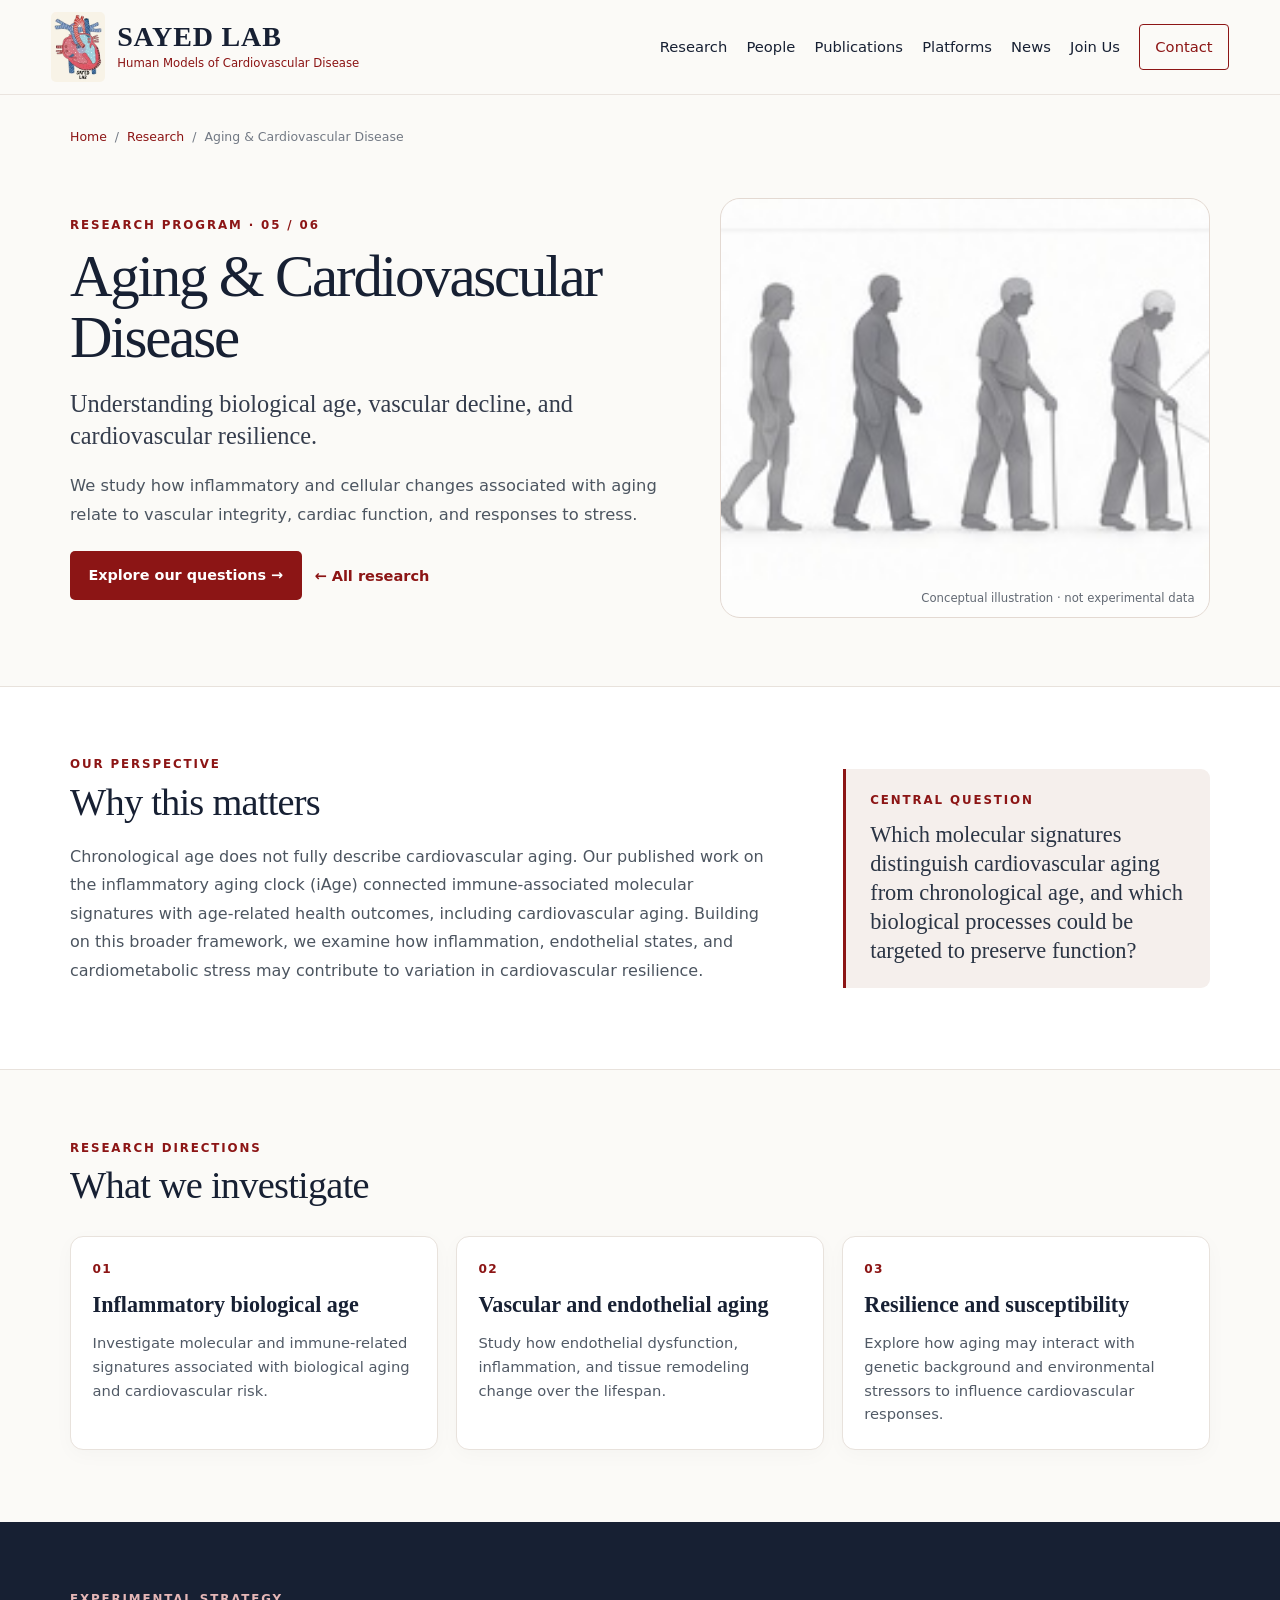
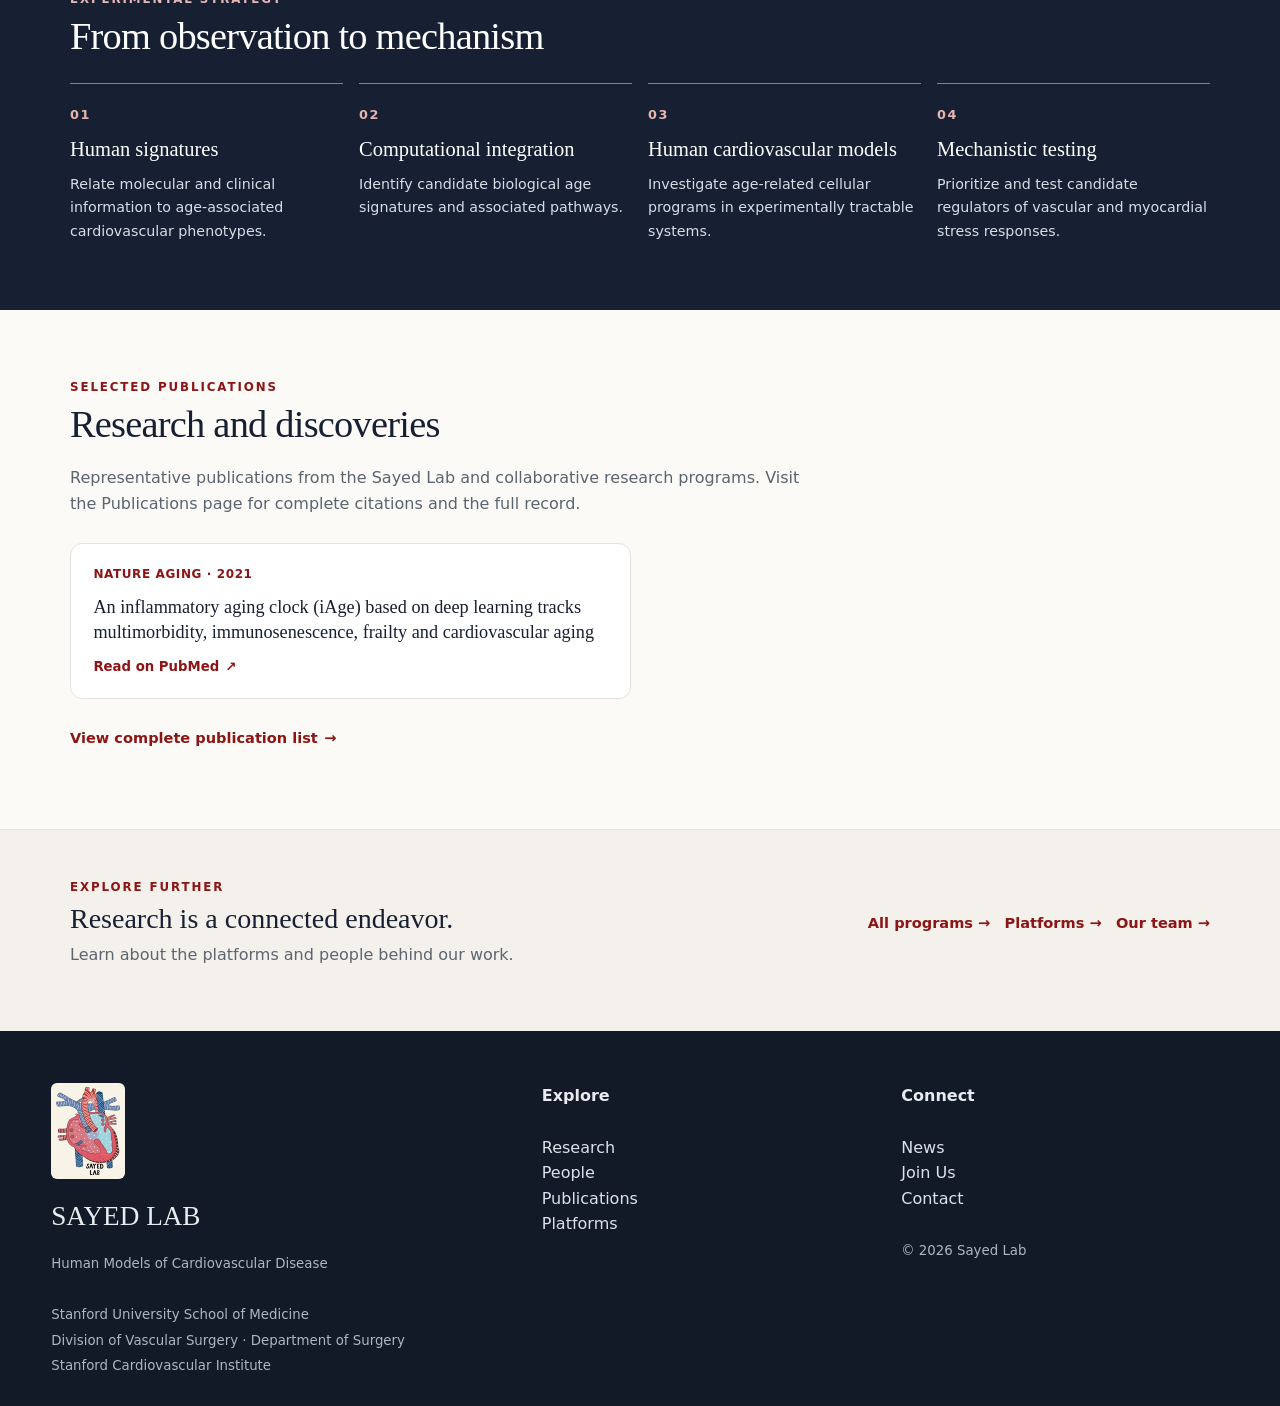
==== commit 87b8e113: "Fix hero call-to-action layout on aging.html" ====
--- a/aging.html
+++ b/aging.html
@@ -22,7 +22,7 @@
 
 <main class="rp-page" id="main-content">
   <div class="rp-shell"><nav class="rp-breadcrumb" aria-label="Breadcrumb"><a href="index.html">Home</a><span aria-hidden="true">/</span><a href="research.html">Research</a><span aria-hidden="true">/</span><span aria-current="page">Aging &amp; Cardiovascular Disease</span></nav>
-  <section class="rp-hero" aria-labelledby="rp-title"><div><div class="rp-eyebrow">Research program · 05 / 06</div><h1 id="rp-title">Aging &amp; Cardiovascular Disease</h1><p class="rp-deck">Understanding biological age, vascular decline, and cardiovascular resilience.</p><p class="rp-lead">We study how inflammatory and cellular changes associated with aging relate to vascular integrity, cardiac function, and responses to stress.</p><div class="rp-hero rp-actions"><a class="rp-btn" href="#rp-focus">Explore our questions →</a><a class="rp-link" href="research.html">← All research</a></div></div>
+  <section class="rp-hero" aria-labelledby="rp-title"><div><div class="rp-eyebrow">Research program · 05 / 06</div><h1 id="rp-title">Aging &amp; Cardiovascular Disease</h1><p class="rp-deck">Understanding biological age, vascular decline, and cardiovascular resilience.</p><p class="rp-lead">We study how inflammatory and cellular changes associated with aging relate to vascular integrity, cardiac function, and responses to stress.</p><div class="rp-actions"><a class="rp-btn" href="#rp-focus">Explore our questions →</a><a class="rp-link" href="research.html">← All research</a></div></div>
   <figure class="rp-hero-figure"><img src="assets/research_aging.jpg" alt="Conceptual illustration accompanying Aging &amp; Cardiovascular Disease" loading="eager"><figcaption>Conceptual illustration · not experimental data</figcaption></figure></section></div>
   <section class="rp-intro" aria-labelledby="rp-why"><div class="rp-shell rp-intro-grid"><div><div class="rp-eyebrow">Our perspective</div><h2 id="rp-why">Why this matters</h2><p>Chronological age does not fully describe cardiovascular aging. Our published work on the inflammatory aging clock (iAge) connected immune-associated molecular signatures with age-related health outcomes, including cardiovascular aging. Building on this broader framework, we examine how inflammation, endothelial states, and cardiometabolic stress may contribute to variation in cardiovascular resilience.</p></div><aside class="rp-question"><div class="rp-eyebrow">Central question</div><h3>Which molecular signatures distinguish cardiovascular aging from chronological age, and which biological processes could be targeted to preserve function?</h3></aside></div></section>
   <section class="rp-topics" id="rp-focus" aria-labelledby="rp-focus-title"><div class="rp-shell"><div class="rp-eyebrow">Research directions</div><h2 id="rp-focus-title">What we investigate</h2><div class="rp-area-grid"><article class="rp-area"><div class="rp-index">01</div><h3>Inflammatory biological age</h3><p>Investigate molecular and immune-related signatures associated with biological aging and cardiovascular risk.</p></article>
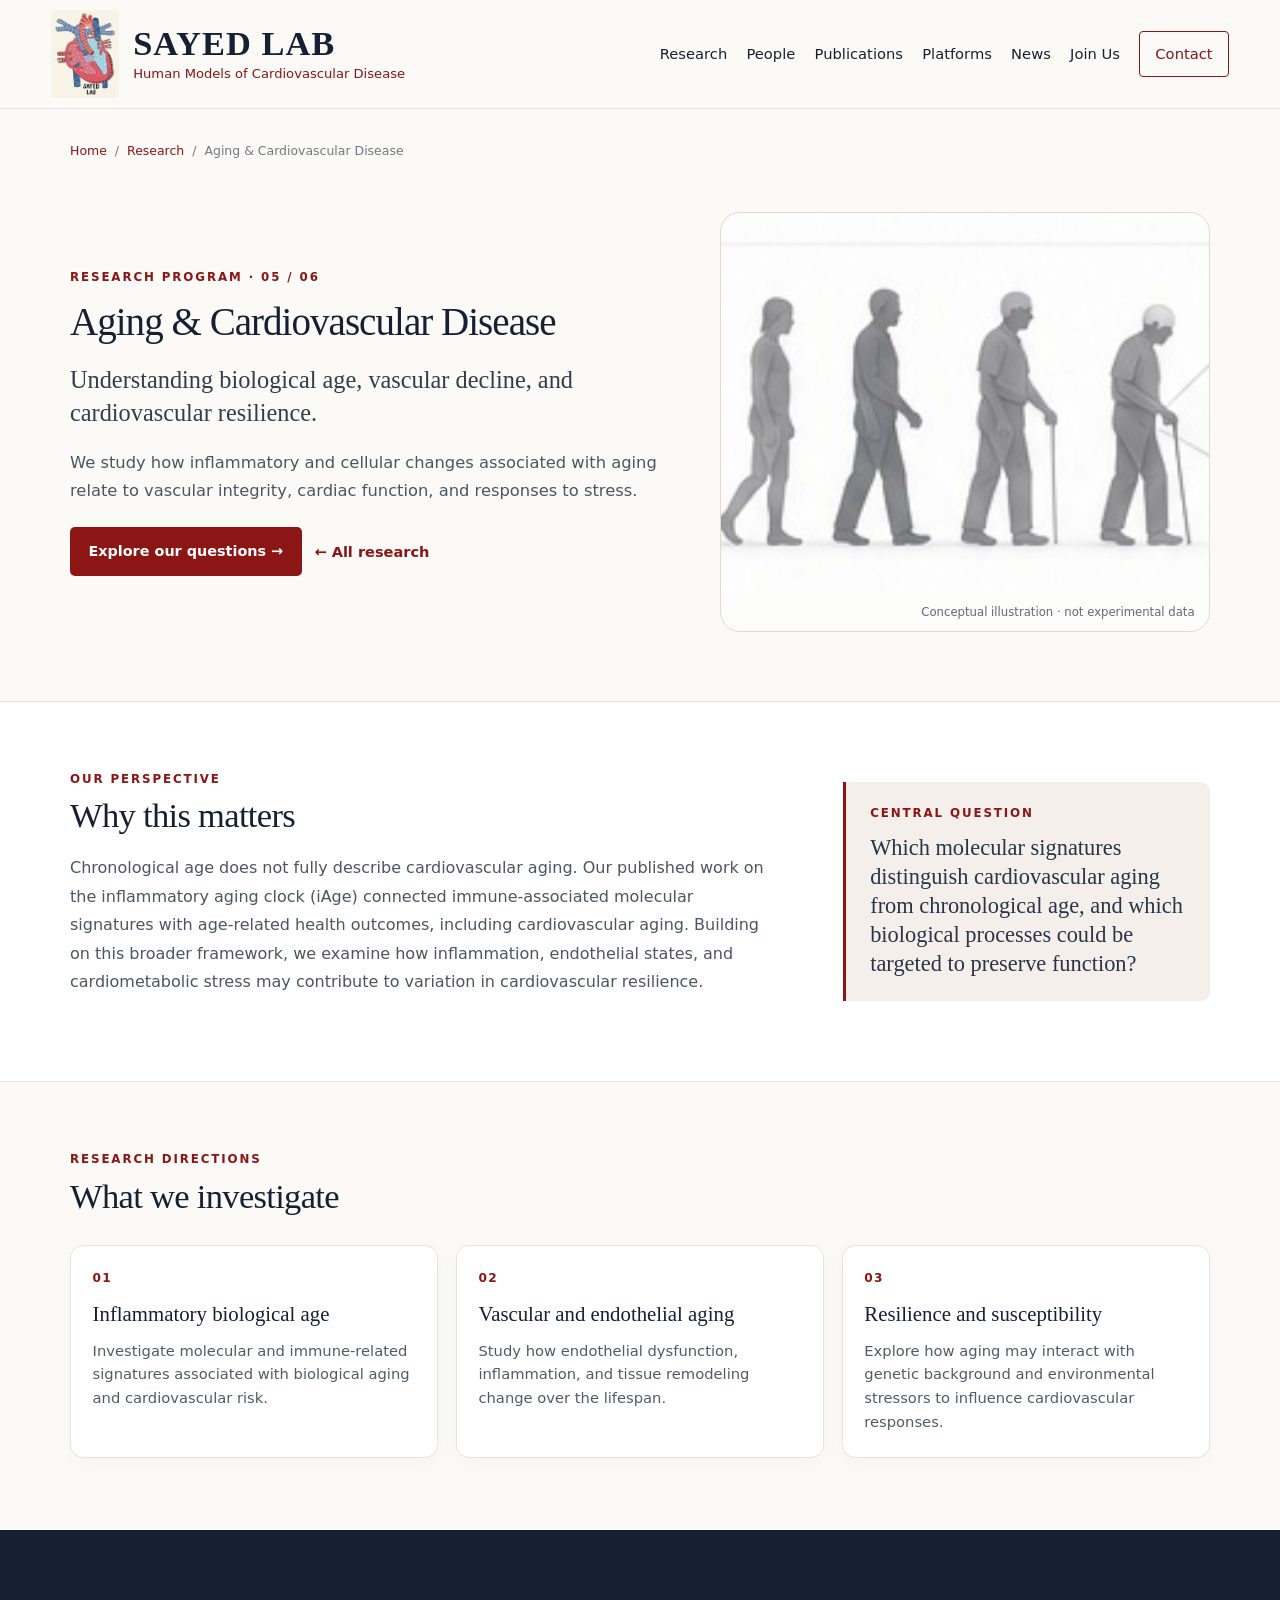
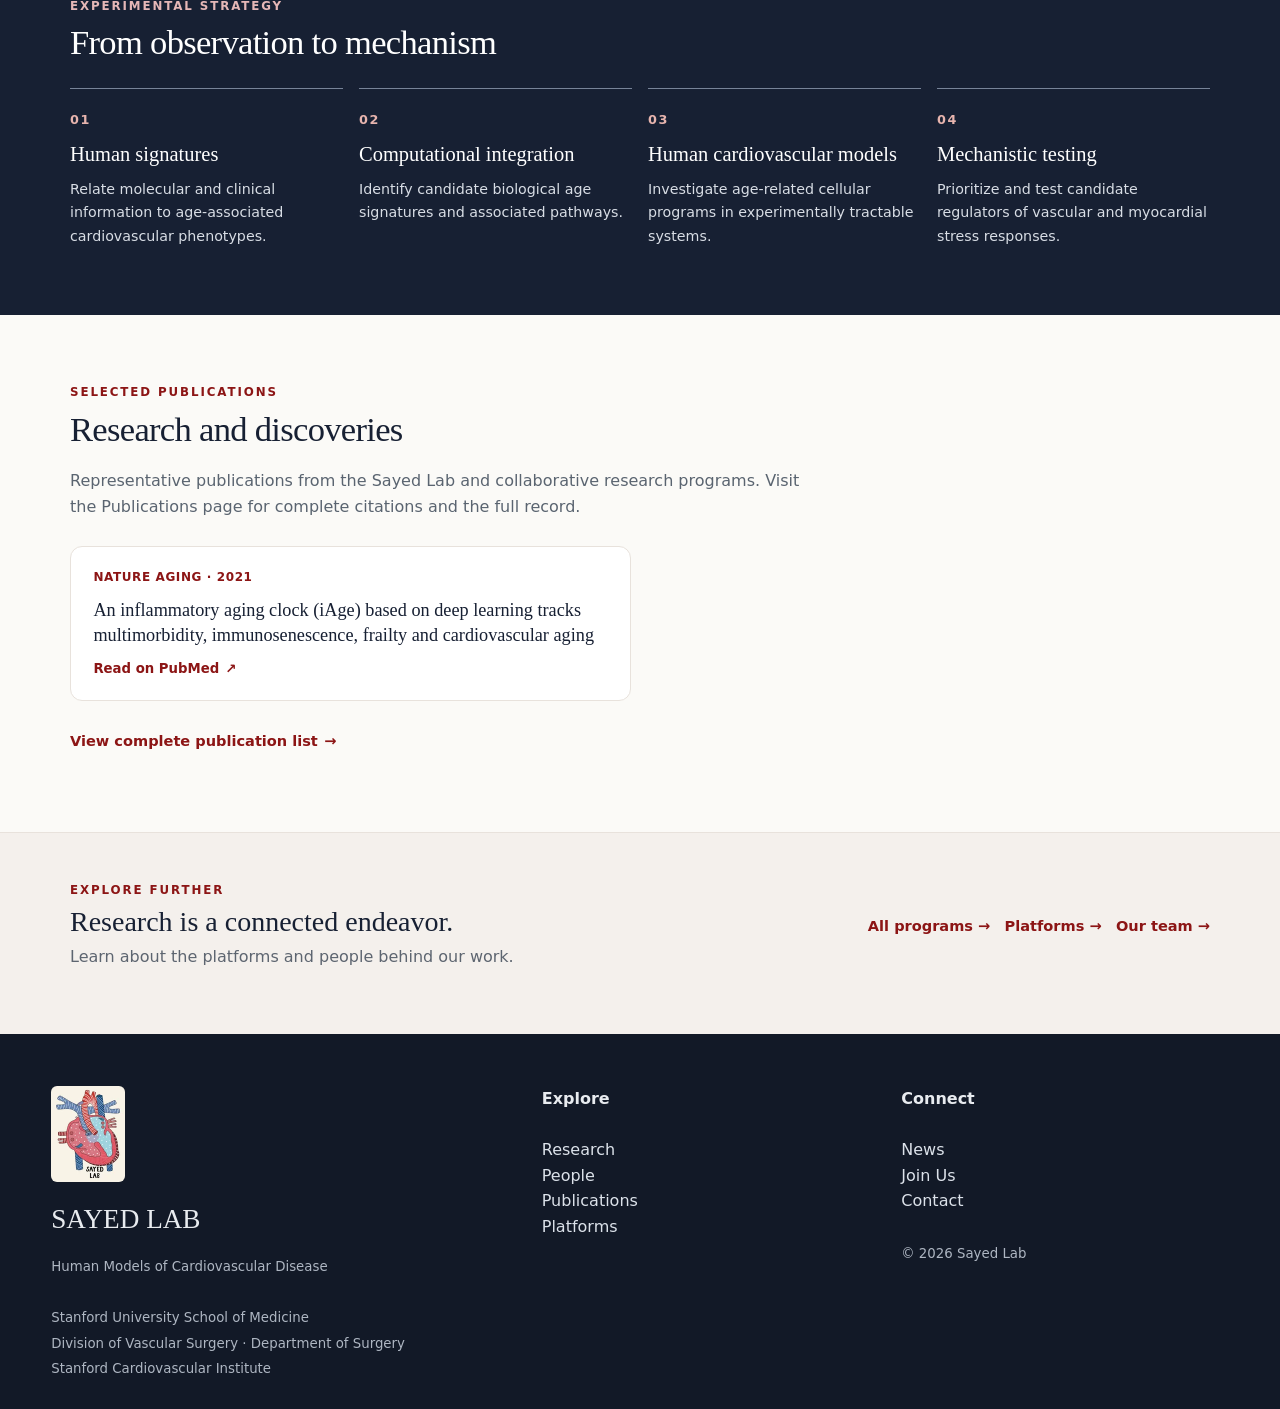
==== commit d41702c2: "Refresh shared Research-style typography on aging.html" ====
--- a/aging.html
+++ b/aging.html
@@ -1,7 +1,7 @@
 <!doctype html><html lang="en"><head><meta charset="utf-8"><meta name="viewport" content="width=device-width,initial-scale=1">
 <title>Aging &amp; Cardiovascular Disease | Sayed Lab</title><meta name="description" content="Aging & Cardiovascular Disease research at the Sayed Lab, Stanford University.">
-<link rel="stylesheet" href="styles.css">
-<link rel="stylesheet" href="program-pages.css"></head><body><header class="header">
+<link rel="stylesheet" href="styles.css?v=20261025-research-type">
+<link rel="stylesheet" href="program-pages.css?v=20261025-research-type"></head><body><header class="header">
   <div class="container nav">
     <a href="index.html" class="brand">
       <strong>SAYED LAB</strong>
--- a/styles.css
+++ b/styles.css
@@ -914,3 +914,45 @@
 @media (max-width:1000px) {
   .approved-research-hero .hero-left::after { display: none; }
 }
+
+/* Unified site typography — match the refined Research landing page.
+   The Research page itself and shared brand wordmark retain their approved styles. */
+:root { --site-display-font: Georgia, "Times New Roman", serif; }
+.hero h1,
+.page-hero h1,
+.people-hero h1,
+.cvpub2-hero h1 {
+  font-family:var(--site-display-font);
+  font-size:clamp(2.1rem,3.05vw,3.05rem);
+  font-weight:500;
+  line-height:1.16;
+  letter-spacing:-.025em;
+}
+.section-title,
+.feature h2,
+.topic-section h2,
+.content-card h2 {
+  font-family:var(--site-display-font);
+  font-size:clamp(1.9rem,2.7vw,2.75rem);
+  font-weight:500;
+  line-height:1.14;
+  letter-spacing:-.02em;
+}
+.card-body h3,
+.tool h3,
+.pub h3,
+.news h3,
+.person h3 {
+  font-family:var(--site-display-font);
+  font-size:clamp(1.3rem,1.55vw,1.42rem);
+  font-weight:500;
+  line-height:1.22;
+  letter-spacing:-.01em;
+}
+.hero p,.lead,.feature p {line-height:1.75;}
+.card-body p,.tool p,.news p,.person p {line-height:1.66;}
+@media(max-width:720px) {
+ .hero h1,.page-hero h1,.people-hero h1,.cvpub2-hero h1 {
+   font-size:clamp(2rem,6vw,2.5rem);
+ }
+}
--- a/program-pages.css
+++ b/program-pages.css
@@ -65,3 +65,22 @@
  .rp-intro,.rp-topics,.rp-method,.rp-publications{padding:3rem 0}
  .rp-hero-figure img{max-height:320px}
 }
+
+/* Match the main Research page's editorial type scale on all program pages. */
+.rp-hero h1 {
+  font:500 clamp(2.1rem,3.05vw,3.05rem)/1.16 Georgia,serif;
+  letter-spacing:-.025em;
+}
+.rp-intro h2,.rp-topics h2,.rp-method h2,.rp-publications h2 {
+  font:500 clamp(1.9rem,2.7vw,2.75rem)/1.14 Georgia,serif;
+  letter-spacing:-.02em;
+}
+.rp-area h3,.rp-step h3 {
+  font-family:Georgia,serif;
+  font-size:clamp(1.3rem,1.55vw,1.42rem);
+  font-weight:500;
+  line-height:1.22;
+}
+@media(max-width:620px) {
+ .rp-hero h1 {font-size:clamp(2rem,6vw,2.5rem);}
+}
